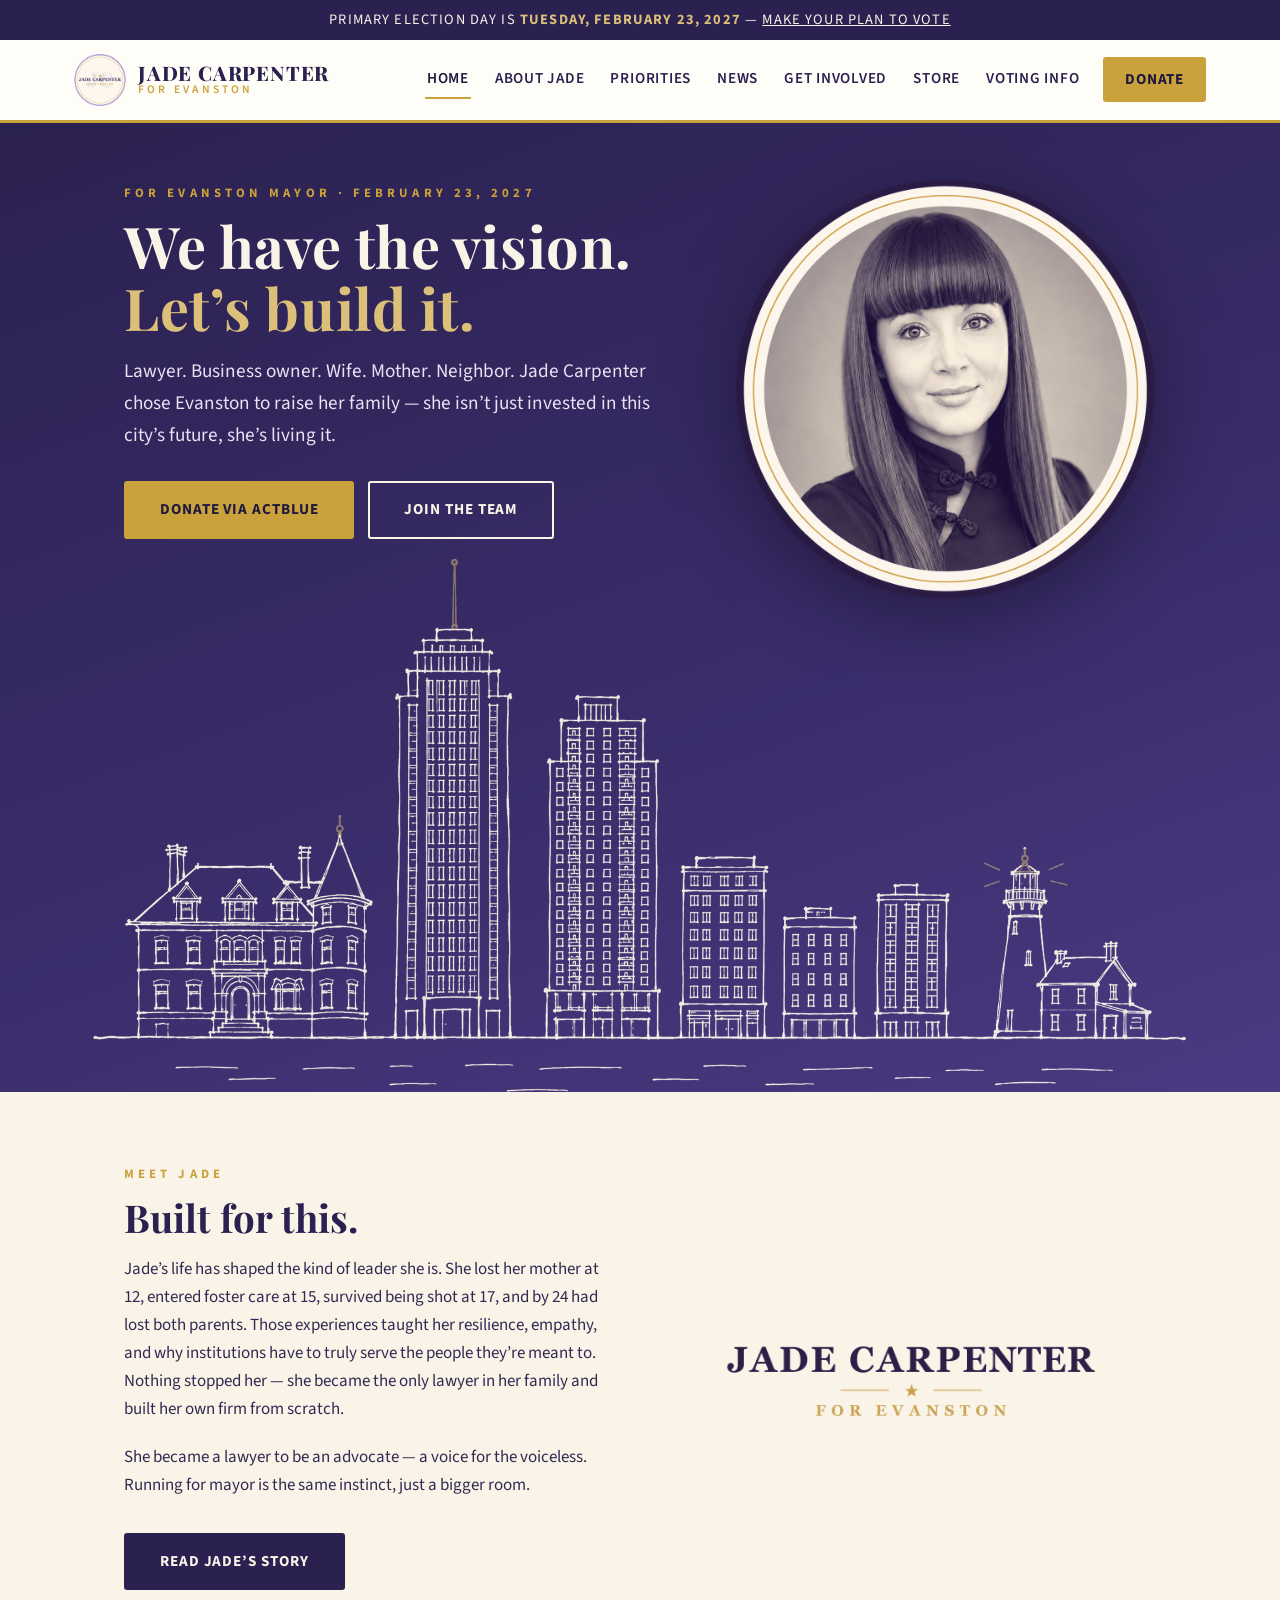
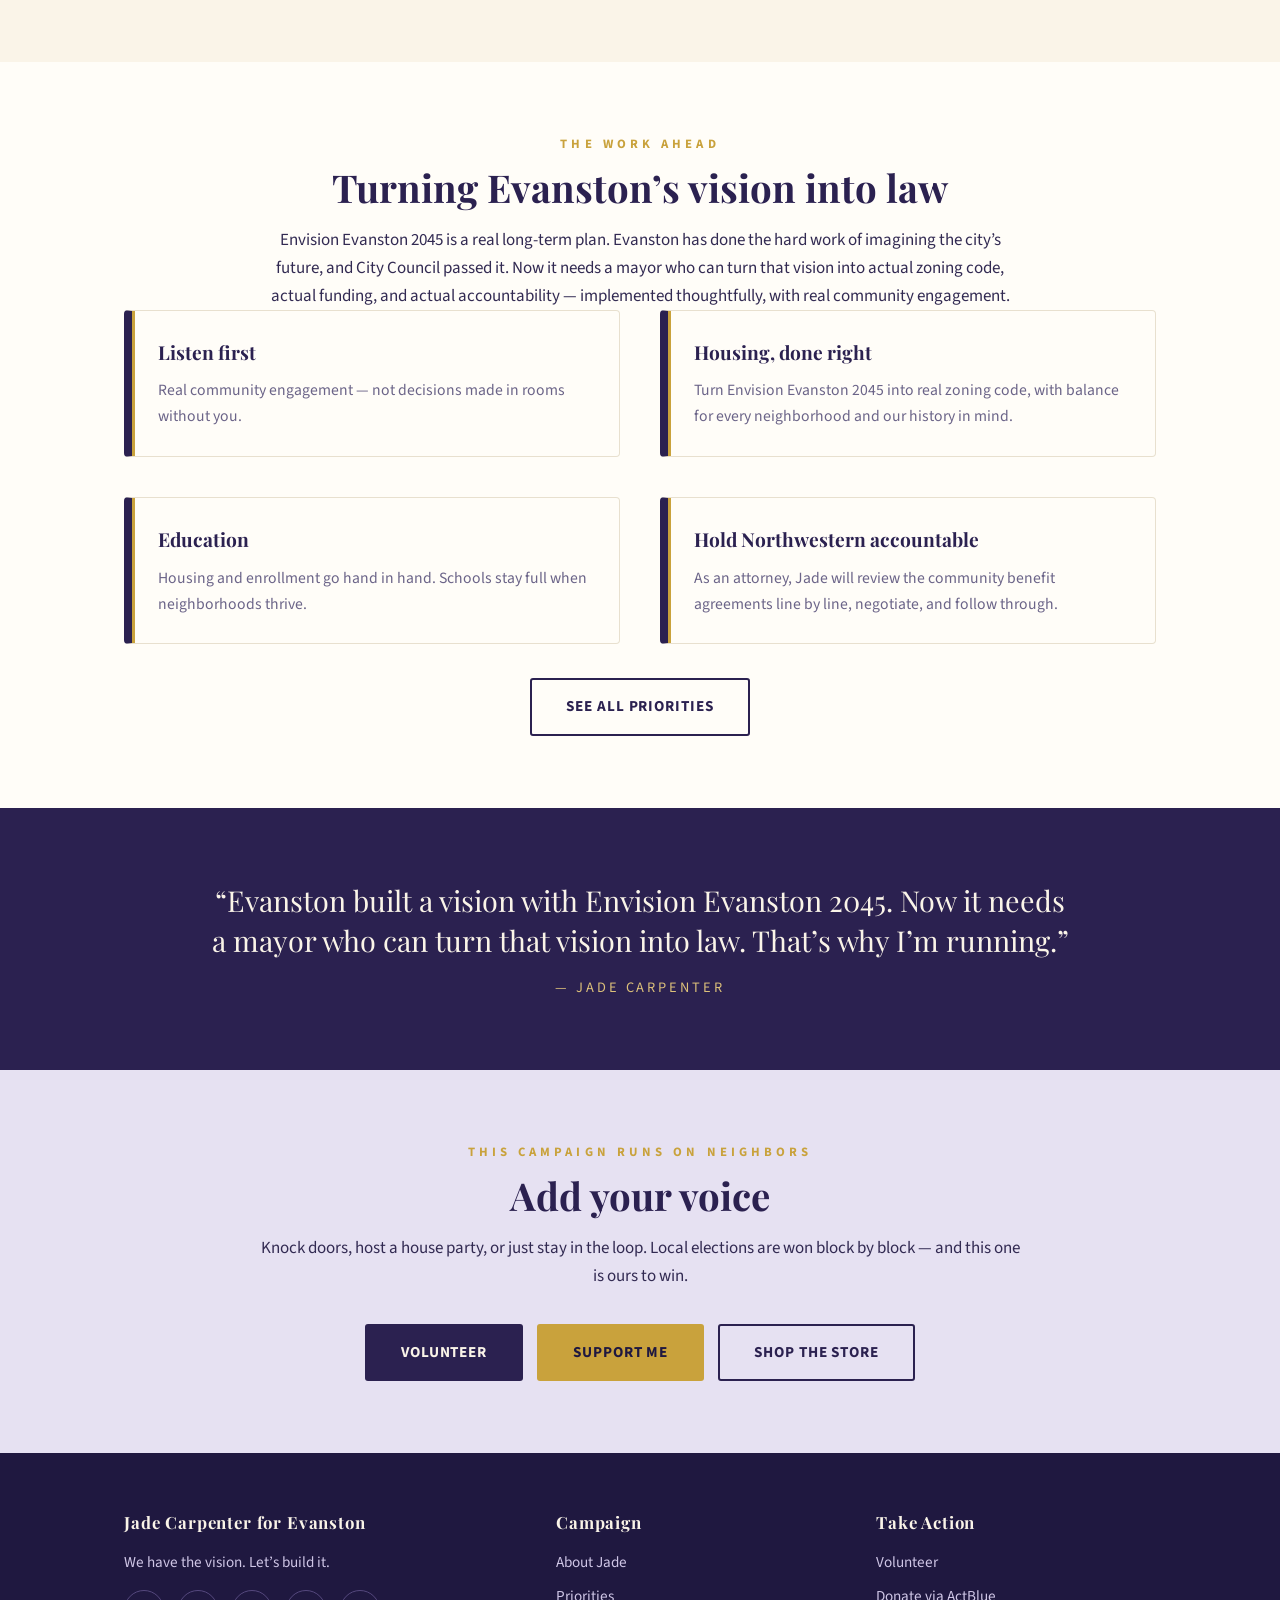
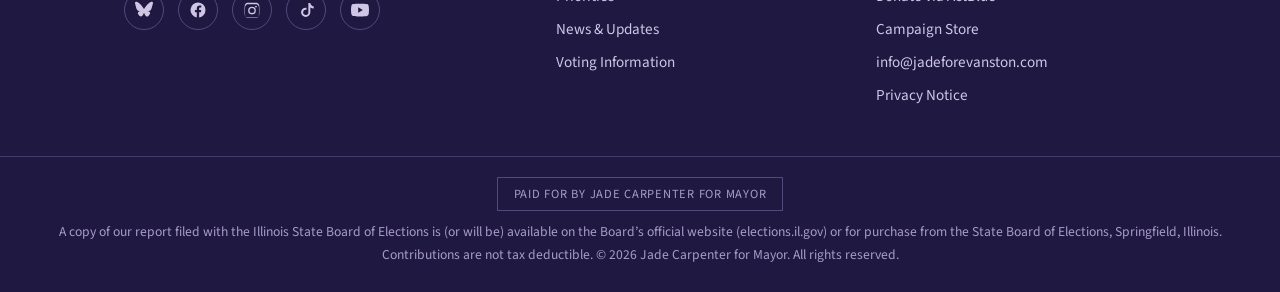
==== index.html @ b5d5512a "Home: match Meet Jade teaser to new About framing" ====
<!DOCTYPE html>
<html lang="en">
<head>
<meta charset="UTF-8">
<meta name="viewport" content="width=device-width, initial-scale=1.0">
<title>Jade Carpenter for Evanston Mayor | We have the vision. Let's build it.</title>
<meta name="description" content="Jade Carpenter is running for Mayor of Evanston. Lawyer, mother, neighbor. We have the vision. Let's build it. Election Day: February 23, 2027.">
<link rel="preconnect" href="https://fonts.googleapis.com">
<link href="https://fonts.googleapis.com/css2?family=Playfair+Display:wght@600;700;800&family=Source+Sans+3:wght@400;600;700&display=swap" rel="stylesheet">
<link rel="stylesheet" href="css/style.css">
<link rel="icon" type="image/png" href="assets/emblem-circle-v1.png">
  <link rel="canonical" href="https://jadeforevanston.com/">
  <link rel="icon" href="favicon.ico" sizes="any">
  <link rel="icon" href="assets/favicon-256.png" type="image/png">
  <meta property="og:type" content="website">
  <meta property="og:site_name" content="Jade Carpenter for Mayor">
  <meta property="og:title" content="Jade Carpenter for Mayor of Evanston | Jade Carpenter for Evanston">
  <meta property="og:description" content="We have the vision. Let’s build it. Jade Carpenter is running for Mayor of Evanston.">
  <meta property="og:url" content="https://jadeforevanston.com/">
  <meta property="og:image" content="https://jadeforevanston.com/assets/og-card-v3.png">
  <meta property="og:image:width" content="1200">
  <meta property="og:image:height" content="630">
  <meta name="twitter:card" content="summary_large_image">
  <meta name="twitter:title" content="Jade Carpenter for Mayor of Evanston | Jade Carpenter for Evanston">
  <meta name="twitter:description" content="We have the vision. Let’s build it. Jade Carpenter is running for Mayor of Evanston.">
  <meta name="twitter:image" content="https://jadeforevanston.com/assets/og-card-v3.png">
</head>
<body>

<div class="announce">Primary Election Day is <strong>Tuesday, February 23, 2027</strong> &mdash; <a href="vote.html" style="color:inherit">make your plan to vote</a></div>

<header class="site">
  <div class="navwrap">
    <a class="brand" href="index.html">
      <img src="assets/emblem-circle-v1.png" alt="Jade Carpenter for Evanston campaign emblem">
      <span class="brand-text">
        <span class="brand-name">Jade Carpenter</span>
        <span class="brand-sub">For Evanston</span>
      </span>
    </a>
    <nav class="main" aria-label="Main navigation">
      <a href="index.html" class="active">Home</a>
      <a href="about.html">About Jade</a>
      <a href="issues.html">Priorities</a>
      <a href="news.html">News</a>
      <a href="volunteer.html">Get Involved</a>
      <a href="store.html">Store</a>
      <a href="vote.html">Voting Info</a>
      <a class="donate" href="https://secure.actblue.com/donate/jade-carpenter-1" target="_blank" rel="noopener">Donate</a>
    </nav>
  </div>
</header>

<main>
  <!-- HERO -->
  <section class="hero">
    <div class="hero-inner">
      <div>
        <div class="kicker">For Evanston Mayor &middot; February 23, 2027</div>
        <h1>We have the vision.<br><span class="gold">Let&rsquo;s build it.</span></h1>
        <p class="lead">Lawyer. Business owner. Wife. Mother. Neighbor. Jade Carpenter chose Evanston to raise her family &mdash; she isn&rsquo;t just invested in this city&rsquo;s future, she&rsquo;s living it.</p>
        <div class="cta-row">
          <a class="btn btn-gold" href="https://secure.actblue.com/donate/jade-carpenter-1" target="_blank" rel="noopener">Donate via ActBlue</a>
          <a class="btn btn-outline" href="volunteer.html">Join the Team</a>
        </div>
      </div>
      <div class="hero-portrait">
        <img src="assets/portrait-medallion.png" alt="Portrait of Jade Carpenter, candidate for Mayor of Evanston">
      </div>
    </div>
    <img class="hero-skyline" src="assets/skyline-cream.png"
         alt="Hand-drawn illustration of the Evanston skyline and Grosse Point Lighthouse">
  </section>

  <!-- INTRO -->
  <section class="band cream">
    <div class="container grid-2">
      <div>
        <div class="kicker">Meet Jade</div>
        <h2 class="section-title">Built for this.</h2>
        <p>Jade&rsquo;s life has shaped the kind of leader she is. She lost her mother at 12, entered foster care at 15, survived being shot at 17, and by 24 had lost both parents. Those experiences taught her resilience, empathy, and why institutions have to truly serve the people they&rsquo;re meant to. Nothing stopped her &mdash; she became the only lawyer in her family and built her own firm from scratch.</p>
        <p class="mt-2">She became a lawyer to be an advocate &mdash; a voice for the voiceless. Running for mayor is the same instinct, just a bigger room.</p>
        <a class="btn btn-ink mt-3" href="about.html">Read Jade&rsquo;s Story</a>
      </div>
      <div>
        <img src="assets/banner1.png" alt="Jade Carpenter for Evanston wordmark" class="banner-flush">
      </div>
    </div>
  </section>

  <!-- PRIORITIES -->
  <section class="band white">
    <div class="container">
      <div class="center">
        <div class="kicker">The Work Ahead</div>
        <h2 class="section-title">Turning Evanston&rsquo;s vision into law</h2>
        <p class="narrow">Envision Evanston 2045 is a real long-term plan. Evanston has done the hard work of imagining the city&rsquo;s future, and City Council passed it. Now it needs a mayor who can turn that vision into actual zoning code, actual funding, and actual accountability &mdash; implemented thoughtfully, with real community engagement.</p>
      </div>
      <div class="grid-2">
        <div class="card">
          <h3>Listen first</h3>
          <p>Real community engagement &mdash; not decisions made in rooms without you.</p>
        </div>
        <div class="card">
          <h3>Housing, done right</h3>
          <p>Turn Envision Evanston 2045 into real zoning code, with balance for every neighborhood and our history in mind.</p>
        </div>
        <div class="card">
          <h3>Education</h3>
          <p>Housing and enrollment go hand in hand. Schools stay full when neighborhoods thrive.</p>
        </div>
        <div class="card">
          <h3>Hold Northwestern accountable</h3>
          <p>As an attorney, Jade will review the community benefit agreements line by line, negotiate, and follow through.</p>
        </div>
      </div>
      <div class="center mt-3"><a class="btn btn-outline-ink" href="issues.html">See All Priorities</a></div>
    </div>
  </section>

  <!-- QUOTE -->
  <section class="band ink">
    <div class="container">
      <blockquote class="pull">
        &ldquo;Evanston built a vision with Envision Evanston 2045. Now it needs a mayor who can turn that vision into law. That&rsquo;s why I&rsquo;m running.&rdquo;
        <cite>&mdash; Jade Carpenter</cite>
      </blockquote>
    </div>
  </section>

  <!-- GET INVOLVED -->
  <section class="band lavender">
    <div class="container center">
      <div class="kicker">This Campaign Runs on Neighbors</div>
      <h2 class="section-title">Add your voice</h2>
      <p class="narrow">Knock doors, host a house party, or just stay in the loop. Local elections are won block by block &mdash; and this one is ours to win.</p>
      <div class="cta-row mt-3" style="justify-content:center; display:flex; gap:14px; flex-wrap:wrap;">
        <a class="btn btn-ink" href="volunteer.html">Volunteer</a>
        <a class="btn btn-gold" href="https://secure.actblue.com/donate/jade-carpenter-1" target="_blank" rel="noopener">Support Me</a>
        <a class="btn btn-outline-ink" href="store.html">Shop the Store</a>
      </div>
    </div>
  </section>
</main>

<footer class="site">
  <div class="container cols">
    <div>
      <h4>Jade Carpenter for Evanston</h4>
      <p>We have the vision. Let&rsquo;s build it.</p>
      <div class="social-row">
        <a href="https://bsky.app/profile/jadeforevanston.bsky.social" aria-label="Bluesky" target="_blank" rel="noopener"><svg viewBox="0 0 24 24"><path d="M12 10.8c-1.1-2.2-4.1-6.3-6.9-8.3C2.4.6 1.4.9.7 1.2 0 1.6-.2 2.7.1 3.4c.2.7 1.4 6 2.3 7.7 1.1 2.2 3.2 2.9 5.2 2.7-3 .4-5.6 1.5-2.2 5.4 3.8 4 5.2-.9 6.6-3.5 1.4 2.6 2.9 7.6 6.5 3.5 3.5-3.9.9-5-2.1-5.4 2 .2 4.1-.5 5.2-2.7.9-1.7 2.1-7 2.3-7.7.3-.7.1-1.8-.6-2.2-.7-.3-1.7-.6-4.4 1.3-2.8 2-5.8 6.1-6.9 8.3z"/></svg></a>
        <a href="https://www.facebook.com/JadeForEvanston" aria-label="Facebook" target="_blank" rel="noopener"><svg viewBox="0 0 24 24"><path d="M22 12a10 10 0 1 0-11.6 9.9v-7H7.9V12h2.5V9.8c0-2.5 1.5-3.9 3.8-3.9 1.1 0 2.2.2 2.2.2v2.5h-1.3c-1.2 0-1.6.8-1.6 1.6V12h2.8l-.4 2.9h-2.4v7A10 10 0 0 0 22 12z"/></svg></a>
        <a href="https://www.instagram.com/jadeforevanston" aria-label="Instagram" target="_blank" rel="noopener"><svg viewBox="0 0 24 24"><path d="M12 2.2c3.2 0 3.6 0 4.8.1 1.2.1 1.9.2 2.3.4.6.2 1 .5 1.4.9.4.4.7.8.9 1.4.2.4.4 1.1.4 2.3.1 1.3.1 1.6.1 4.8s0 3.6-.1 4.8c-.1 1.2-.2 1.9-.4 2.3-.2.6-.5 1-.9 1.4-.4.4-.8.7-1.4.9-.4.2-1.1.4-2.3.4-1.3.1-1.6.1-4.8.1s-3.6 0-4.8-.1c-1.2-.1-1.9-.2-2.3-.4-.6-.2-1-.5-1.4-.9-.4-.4-.7-.8-.9-1.4-.2-.4-.4-1.1-.4-2.3-.1-1.3-.1-1.6-.1-4.8s0-3.6.1-4.8c.1-1.2.2-1.9.4-2.3.2-.6.5-1 .9-1.4.4-.4.8-.7 1.4-.9.4-.2 1.1-.4 2.3-.4 1.3-.1 1.6-.1 4.8-.1zm0 2c-3.1 0-3.5 0-4.7.1-1.1.1-1.7.2-2.1.4-.5.2-.9.4-1.2.8-.4.4-.6.7-.8 1.2-.2.4-.3 1-.4 2.1-.1 1.2-.1 1.6-.1 4.7s0 3.5.1 4.7c.1 1.1.2 1.7.4 2.1.2.5.4.9.8 1.2.4.4.7.6 1.2.8.4.2 1 .3 2.1.4 1.2.1 1.6.1 4.7.1s3.5 0 4.7-.1c1.1-.1 1.7-.2 2.1-.4.5-.2.9-.4 1.2-.8.4-.4.6-.7.8-1.2.2-.4.3-1 .4-2.1.1-1.2.1-1.6.1-4.7s0-3.5-.1-4.7c-.1-1.1-.2-1.7-.4-2.1-.2-.5-.4-.9-.8-1.2-.4-.4-.7-.6-1.2-.8-.4-.2-1-.3-2.1-.4-1.2-.1-1.6-.1-4.7-.1zm0 3.4a5.1 5.1 0 1 1 0 10.3 5.1 5.1 0 0 1 0-10.3zm0 8.5a3.3 3.3 0 1 0 0-6.7 3.3 3.3 0 0 0 0 6.7zm6.5-8.7a1.2 1.2 0 1 1-2.4 0 1.2 1.2 0 0 1 2.4 0z"/></svg></a>
        <a href="https://www.tiktok.com/@jadeforevanston" aria-label="TikTok" target="_blank" rel="noopener"><svg viewBox="0 0 24 24"><path d="M16.6 2h3.1c.2 1.2.8 2.9 2.2 4 .9.8 2 1.3 3.1 1.5v3.2c-1.9-.1-3.7-.7-5.3-1.8v7.6a7.2 7.2 0 1 1-7.2-7.2c.4 0 .8 0 1.2.1v3.3a4 4 0 1 0 2.9 3.8V2z" transform="scale(0.86) translate(1,1)"/></svg></a>
        <a href="https://www.youtube.com/@jadeforevanston" aria-label="YouTube" target="_blank" rel="noopener"><svg viewBox="0 0 24 24"><path d="M23.5 6.2a3 3 0 0 0-2.1-2.1C19.5 3.5 12 3.5 12 3.5s-7.5 0-9.4.6A3 3 0 0 0 .5 6.2 31.3 31.3 0 0 0 0 12c0 2 .2 3.9.5 5.8a3 3 0 0 0 2.1 2.1c1.9.6 9.4.6 9.4.6s7.5 0 9.4-.6a3 3 0 0 0 2.1-2.1c.3-1.9.5-3.8.5-5.8 0-2-.2-3.9-.5-5.8zM9.6 15.6V8.4L15.8 12l-6.2 3.6z"/></svg></a>
      </div>
    </div>
    <div>
      <h4>Campaign</h4>
      <ul>
        <li><a href="about.html">About Jade</a></li>
        <li><a href="issues.html">Priorities</a></li>
        <li><a href="news.html">News &amp; Updates</a></li>
        <li><a href="vote.html">Voting Information</a></li>
      </ul>
    </div>
    <div>
      <h4>Take Action</h4>
      <ul>
        <li><a href="volunteer.html">Volunteer</a></li>
        <li><a href="https://secure.actblue.com/donate/jade-carpenter-1" target="_blank" rel="noopener">Donate via ActBlue</a></li>
        <li><a href="store.html">Campaign Store</a></li>
        <li><a href="mailto:info@jadeforevanston.com">info@jadeforevanston.com</a></li>
        <li><a href="privacy.html">Privacy Notice</a></li>
      </ul>
    </div>
  </div>
  <div class="disclaimer">
    <span class="paidfor">Paid for by Jade Carpenter for Mayor</span><br>
    A copy of our report filed with the Illinois State Board of Elections is (or will be) available on the Board&rsquo;s official website (elections.il.gov) or for purchase from the State Board of Elections, Springfield, Illinois.<br>
    Contributions are not tax deductible. &copy; 2026 Jade Carpenter for Mayor. All rights reserved.
  </div>
</footer>

</body>
</html>
---- css/style.css ----
/* ============================================================
   Jade Carpenter for Evanston — Campaign Site Stylesheet
   Palette drawn from campaign brand assets:
   plum/navy ink, antique gold, warm cream, soft lavender
   ============================================================ */

:root {
  --ink: #2b2150;          /* deep plum-navy (wordmark) */
  --ink-dark: #1f1840;
  --gold: #c9a23c;         /* antique gold (star + rules) */
  --gold-soft: #dcc07a;
  --cream: #faf4e8;        /* warm cream (emblem field) */
  --paper: #f6f2ea;        /* page background */
  --lavender: #a99bd1;     /* emblem ring */
  --lavender-soft: #e6e1f2;
  --white: #fffdf8;
  --text: #322a52;
  --muted: #6b6488;
  --serif: "Playfair Display", Georgia, "Times New Roman", serif;
  --sans: "Source Sans 3", "Segoe UI", Helvetica, Arial, sans-serif;
}

* { margin: 0; padding: 0; box-sizing: border-box; }

html { scroll-behavior: smooth; }

body {
  font-family: var(--sans);
  color: var(--text);
  background: var(--paper);
  line-height: 1.65;
  font-size: 17px;
}

img { max-width: 100%; display: block; }

a { color: var(--ink); }

.container { max-width: 1080px; margin: 0 auto; padding: 0 24px; }

/* ---------- Announcement bar ---------- */
.announce {
  background: var(--ink);
  color: var(--cream);
  text-align: center;
  font-size: 0.9rem;
  letter-spacing: 0.08em;
  padding: 8px 16px;
  text-transform: uppercase;
}
.announce strong { color: var(--gold-soft); }

/* ---------- Header / nav ---------- */
header.site {
  background: var(--white);
  border-bottom: 3px solid var(--gold);
  position: sticky;
  top: 0;
  z-index: 50;
}
.navwrap {
  display: flex;
  align-items: center;
  justify-content: space-between;
  gap: 16px;
  padding: 14px 24px;
  max-width: 1180px;
  margin: 0 auto;
}
.brand { display: flex; align-items: center; gap: 12px; text-decoration: none; }
.brand img { height: 52px; width: auto; }
.brand .brand-text { display: flex; flex-direction: column; line-height: 1.1; }
.brand .brand-name {
  font-family: var(--serif);
  font-weight: 800;
  font-size: 1.25rem;
  letter-spacing: 0.04em;
  color: var(--ink);
  text-transform: uppercase;
}
.brand .brand-sub {
  font-size: 0.72rem;
  letter-spacing: 0.28em;
  color: var(--gold);
  text-transform: uppercase;
  font-weight: 600;
}
nav.main { display: flex; align-items: center; gap: 22px; flex-wrap: wrap; }
nav.main a {
  text-decoration: none;
  color: var(--ink);
  font-weight: 600;
  font-size: 0.95rem;
  letter-spacing: 0.05em;
  text-transform: uppercase;
  padding: 6px 2px;
  border-bottom: 2px solid transparent;
}
nav.main a:hover { border-bottom-color: var(--gold); }
nav.main a.active { border-bottom-color: var(--gold); color: var(--ink-dark); }
nav.main a.donate {
  background: var(--gold);
  color: var(--ink-dark);
  padding: 10px 22px;
  border-radius: 3px;
  border-bottom: none;
  font-weight: 700;
}
nav.main a.donate:hover { background: var(--gold-soft); }

/* ---------- Buttons ---------- */
.btn {
  display: inline-block;
  text-decoration: none;
  font-weight: 700;
  letter-spacing: 0.06em;
  text-transform: uppercase;
  font-size: 0.95rem;
  padding: 14px 34px;
  border-radius: 3px;
  border: 2px solid transparent;
  cursor: pointer;
}
.btn-gold { background: var(--gold); color: var(--ink-dark); }
.btn-gold:hover { background: var(--gold-soft); }
.btn-ink { background: var(--ink); color: var(--cream); }
.btn-ink:hover { background: var(--ink-dark); }
.btn-outline { border-color: var(--cream); color: var(--cream); background: transparent; }
.btn-outline:hover { background: rgba(255,255,255,0.12); }
.btn-outline-ink { border-color: var(--ink); color: var(--ink); background: transparent; }
.btn-outline-ink:hover { background: var(--lavender-soft); }

/* ---------- Hero ---------- */
.hero {
  background: linear-gradient(160deg, var(--ink) 0%, #3a2d6b 60%, #4a3a82 100%);
  color: var(--cream);
  overflow: hidden;
  position: relative;
}
.hero-inner {
  display: grid;
  grid-template-columns: 1.15fr 0.85fr;
  gap: 40px;
  align-items: center;
  max-width: 1080px;
  margin: 0 auto;
  padding: 72px 24px 0;
}
.hero h1 {
  font-family: var(--serif);
  font-size: clamp(2.4rem, 5vw, 3.6rem);
  line-height: 1.08;
  letter-spacing: 0.01em;
  margin-bottom: 18px;
}
.hero h1 .gold { color: var(--gold-soft); }
.hero p.lead { font-size: 1.2rem; max-width: 34em; color: #e9e2f4; margin-bottom: 30px; }
.hero .cta-row { display: flex; gap: 14px; flex-wrap: wrap; margin-bottom: 48px; }
.hero-portrait { position: relative; padding: 40px 0 0; }
.hero-portrait img {
  border-radius: 6px 6px 0 0;
  box-shadow: 0 18px 50px rgba(0,0,0,0.35);
}
.star-rule {
  display: flex; align-items: center; gap: 14px;
  color: var(--gold); margin: 18px 0;
}
.star-rule::before, .star-rule::after {
  content: ""; height: 1px; width: 64px; background: var(--gold);
}
.hero .skyline { display: block; width: 100%; margin-top: -4px; }

/* ---------- Hero skyline + medallion portrait ---------- */
/* The sketch skyline is 2.03:1; a hero strip is ~12:1. It cannot span full width
   without being 700px tall and landing on the headline. Capped at 1100px and
   tucked behind the portrait.

   Two constraints, both found by rendering and measuring -- not by eye:
     1. The tower spire must clear the "Join the Team" button. That button is
        TRANSPARENT (.btn-outline), so the mast shows straight through it.
        Spire sits at 33.1% of the skyline's width.
     2. .hero has overflow:hidden -- the skyline must not extend past the hero,
        or its ground line and water get silently clipped.
   Re-run outputs/verify_hero.py after changing any of these numbers. */
.hero { padding-bottom: 0; }
.hero-inner { padding-top: 48px; padding-bottom: 0; position: relative; z-index: 1; }
.hero-portrait { padding-top: 8px; }
.hero-portrait img {
  max-width: 420px;
  margin: 0 auto;
  border-radius: 0;
  box-shadow: none;
  filter: drop-shadow(0 18px 40px rgba(0, 0, 0, 0.35));
}
.hero .hero-skyline {
  display: block;
  width: 100%;
  max-width: 1100px;
  height: auto;
  margin: -40px auto 0;
  position: relative;
  z-index: 0;
}


/* ---------- Sections ---------- */
section.band { padding: 72px 0; }
section.band.cream { background: var(--cream); }
section.band.white { background: var(--white); }
section.band.lavender { background: var(--lavender-soft); }
section.band.ink { background: var(--ink); color: var(--cream); }

.kicker {
  font-size: 0.8rem;
  letter-spacing: 0.32em;
  text-transform: uppercase;
  color: var(--gold);
  font-weight: 700;
  margin-bottom: 10px;
}
h2.section-title {
  font-family: var(--serif);
  font-size: clamp(1.7rem, 3.4vw, 2.4rem);
  color: var(--ink);
  margin-bottom: 16px;
  line-height: 1.15;
}
section.band.ink h2.section-title { color: var(--cream); }

.grid-3 { display: grid; grid-template-columns: repeat(3, 1fr); gap: 26px; margin-top: 36px; }
.grid-2 { display: grid; grid-template-columns: 1fr 1fr; gap: 40px; align-items: center; }

/* ---------- Brand edge ----------
   Mirrors the door card's left brand bar (lit/door-card-6x8-*.svg):
   ink #2b2150 outermost, gold #c9a23c inside it. The card is 26+10px
   at 300 DPI (2.6:1); scaled to 8px ink + 3px gold on screen.
   The gold band is an inset shadow because a border can only be one
   color — it paints from the inner border edge, i.e. x=8..11.
   Do not raise --edge-gold past --edge-ink; the ink must stay outermost. */
:root {
  --edge-ink: 8px;
  --edge-gold: 3px;
}
.card {
  background: var(--white);
  border: 1px solid #e8e0cf;
  border-radius: 4px;
  padding: 26px;
  border-left: var(--edge-ink) solid var(--ink);
  box-shadow: inset var(--edge-gold) 0 0 0 var(--gold);
}
.card h3 { font-family: var(--serif); color: var(--ink); font-size: 1.2rem; margin-bottom: 10px; }
.card p { font-size: 0.98rem; color: var(--muted); }

/* ---------- Issues list ---------- */
.issue {
  background: var(--white);
  border: 1px solid #e8e0cf;
  border-radius: 4px;
  padding: 26px 30px;
  margin-bottom: 18px;
  border-left: var(--edge-ink) solid var(--ink);
  box-shadow: inset var(--edge-gold) 0 0 0 var(--gold);
}
.issue h3 { font-family: var(--serif); color: var(--ink); font-size: 1.3rem; margin-bottom: 8px; }

/* ---------- News ---------- */
.news-item {
  background: var(--white);
  border: 1px solid #e8e0cf;
  border-radius: 4px;
  padding: 30px;
  margin-bottom: 22px;
  border-left: var(--edge-ink) solid var(--ink);
  box-shadow: inset var(--edge-gold) 0 0 0 var(--gold);
}
.news-item .date {
  font-size: 0.85rem; text-transform: uppercase; letter-spacing: 0.14em;
  color: var(--gold); font-weight: 700; margin-bottom: 6px;
}
.news-item h3 { font-family: var(--serif); color: var(--ink); font-size: 1.4rem; margin-bottom: 10px; }
.news-item .tag {
  display: inline-block; background: var(--lavender-soft); color: var(--ink);
  font-size: 0.75rem; font-weight: 700; letter-spacing: 0.1em; text-transform: uppercase;
  padding: 3px 10px; border-radius: 20px; margin-bottom: 12px;
}

/* ---------- Forms ---------- */
form.campaign {
  background: var(--white);
  border: 1px solid #e8e0cf;
  border-radius: 4px;
  padding: 34px;
  border-left: var(--edge-ink) solid var(--ink);
  box-shadow: inset var(--edge-gold) 0 0 0 var(--gold);
}
form.campaign .row { display: grid; grid-template-columns: 1fr 1fr; gap: 16px; }
form.campaign label {
  display: block; font-weight: 700; font-size: 0.85rem;
  text-transform: uppercase; letter-spacing: 0.08em;
  color: var(--ink); margin: 16px 0 6px;
}
form.campaign input[type="text"],
form.campaign input[type="email"],
form.campaign input[type="tel"],
form.campaign select,
form.campaign textarea {
  width: 100%; padding: 12px 14px;
  border: 1px solid #cfc7b4; border-radius: 3px;
  font-family: var(--sans); font-size: 1rem;
  background: var(--paper); color: var(--text);
}
form.campaign input:focus, form.campaign select:focus, form.campaign textarea:focus {
  outline: 2px solid var(--lavender); border-color: var(--lavender);
}
.checks { display: grid; grid-template-columns: 1fr 1fr; gap: 10px; margin-top: 8px; }
.checks label {
  display: flex; align-items: center; gap: 10px;
  font-weight: 500; text-transform: none; letter-spacing: 0;
  font-size: 0.98rem; margin: 0; color: var(--text);
}
form.campaign button { margin-top: 26px; }
.form-note { font-size: 0.85rem; color: var(--muted); margin-top: 14px; }

/* ---------- Store ---------- */
.product {
  background: var(--white);
  border: 1px solid #e8e0cf;
  border-radius: 4px;
  overflow: hidden;
  text-align: center;
  display: flex; flex-direction: column;
}
.product .thumb {
  background: var(--cream);
  display: flex; align-items: center; justify-content: center;
  height: 210px;
}
.product .thumb img { max-height: 160px; width: auto; }
.product .info { padding: 20px 20px 26px; flex: 1; display: flex; flex-direction: column; gap: 8px; }
.product h3 { font-family: var(--serif); color: var(--ink); font-size: 1.15rem; }
.product .price { color: var(--gold); font-weight: 700; font-size: 1.1rem; }
.product .btn { margin-top: auto; }

/* ---------- Vote info ---------- */
.vote-fact {
  display: flex; gap: 18px; align-items: flex-start;
  background: var(--white); border: 1px solid #e8e0cf;
  border-radius: 4px; padding: 22px 26px; margin-bottom: 16px;
}
.vote-fact .num {
  font-family: var(--serif); font-size: 1.6rem; font-weight: 800;
  color: var(--gold); line-height: 1; min-width: 44px;
}

/* ---------- Quote ---------- */
blockquote.pull {
  font-family: var(--serif);
  font-size: clamp(1.3rem, 2.6vw, 1.8rem);
  line-height: 1.4;
  color: var(--cream);
  max-width: 30em;
  margin: 0 auto;
  text-align: center;
}
blockquote.pull cite {
  display: block; font-family: var(--sans); font-style: normal;
  font-size: 0.9rem; letter-spacing: 0.2em; text-transform: uppercase;
  color: var(--gold-soft); margin-top: 18px;
}

/* ---------- Footer ---------- */
footer.site {
  background: var(--ink-dark);
  color: #cfc6e6;
  padding: 56px 0 0;
  font-size: 0.95rem;
}
footer.site .cols {
  display: grid; grid-template-columns: 1.4fr 1fr 1fr; gap: 40px;
  padding-bottom: 40px;
}
footer.site h4 {
  font-family: var(--serif); color: var(--cream);
  font-size: 1.05rem; margin-bottom: 14px; letter-spacing: 0.05em;
}
footer.site a { color: #cfc6e6; text-decoration: none; }
footer.site a:hover { color: var(--gold-soft); }
footer.site ul { list-style: none; }
footer.site li { margin-bottom: 8px; }
.social-row { display: flex; gap: 14px; margin-top: 14px; flex-wrap: wrap; }
.social-row a {
  display: inline-flex; align-items: center; justify-content: center;
  width: 40px; height: 40px; border: 1px solid #55487e; border-radius: 50%;
}
.social-row a:hover { border-color: var(--gold); }
.social-row svg { width: 18px; height: 18px; fill: #cfc6e6; }
.social-row a:hover svg { fill: var(--gold-soft); }

.disclaimer {
  border-top: 1px solid #453a6b;
  text-align: center;
  padding: 20px 24px 26px;
  font-size: 0.85rem;
  color: #a79cc7;
}
.disclaimer .paidfor {
  display: inline-block;
  border: 1px solid #55487e;
  padding: 6px 16px;
  letter-spacing: 0.06em;
  text-transform: uppercase;
  font-size: 0.78rem;
  margin-bottom: 10px;
}

/* ---------- Page hero (interior pages) ---------- */
.page-hero {
  background: linear-gradient(160deg, var(--ink) 0%, #3a2d6b 100%);
  color: var(--cream);
  padding: 60px 0 54px;
  text-align: center;
}
.page-hero h1 { font-family: var(--serif); font-size: clamp(2rem, 4.5vw, 3rem); }
.page-hero p { color: #d9d1ec; max-width: 44em; margin: 12px auto 0; }

/* ---------- Utility ---------- */
.center { text-align: center; }
.mt-2 { margin-top: 20px; }
.mt-3 { margin-top: 34px; }
.narrow { max-width: 760px; margin-left: auto; margin-right: auto; }

/* ---------- Responsive ---------- */
@media (max-width: 860px) {
  .hero-inner { grid-template-columns: 1fr; padding-top: 48px; }
  .hero-portrait { max-width: 340px; margin: 0 auto; }
  .hero .hero-skyline { max-width: 100%; margin-top: -16px; }
  .hero-portrait img { max-width: 300px; }

  .grid-3 { grid-template-columns: 1fr; }
  .grid-2 { grid-template-columns: 1fr; }
  footer.site .cols { grid-template-columns: 1fr; }
  form.campaign .row { grid-template-columns: 1fr; }
  .checks { grid-template-columns: 1fr; }
  .navwrap { flex-direction: column; }
}


/* ---- forms ---- */
.hp { position:absolute; left:-9999px; width:1px; height:1px; overflow:hidden; }
.form-status { margin-top:10px; font-size:.92rem; }
.form-status[data-kind="ok"]   { color:#1f6b3a; font-weight:600; }
.form-status[data-kind="warn"] { color:#8a5a12; font-weight:600; }

/* ---- coming soon (v2: text is real text, not baked into a raster) ---- */
.coming-soon { background: var(--cream); padding-top: 56px; text-align: center; }
.coming-soon .cs-title {
  font-family: var(--serif);
  font-size: clamp(2.4rem, 5.2vw, 4.4rem);
  line-height: 1.05;
  color: var(--ink-dark);
  margin: 0 auto 22px;
}
.coming-soon .cs-title::after {
  content: ""; display: block; width: 240px; height: 3px;
  background: var(--lavender); margin: 22px auto 0;
}
.coming-soon img {
  display: block; width: 100%;
  max-width: 1691px;          /* never upscale past the source resolution */
  height: auto; margin: 0 auto;
}

/* banner sits flush on cream; the PNG background is now #faf4e8.
   width:100% preserves the footprint the old padded/bordered box occupied. */
/* Poster art on About: its background is already snapped to --cream, so it must
   sit flush on the cream band. A radius + drop shadow turned it into a floating
   card with a visible edge -- exactly what we removed from the home banner. */
.poster-flush { display:block; width:100%; height:auto; border:0; border-radius:0; box-shadow:none; background:none; }
.banner-flush { display:block; width:100%; height:auto; border:0; background:none; padding:0; }
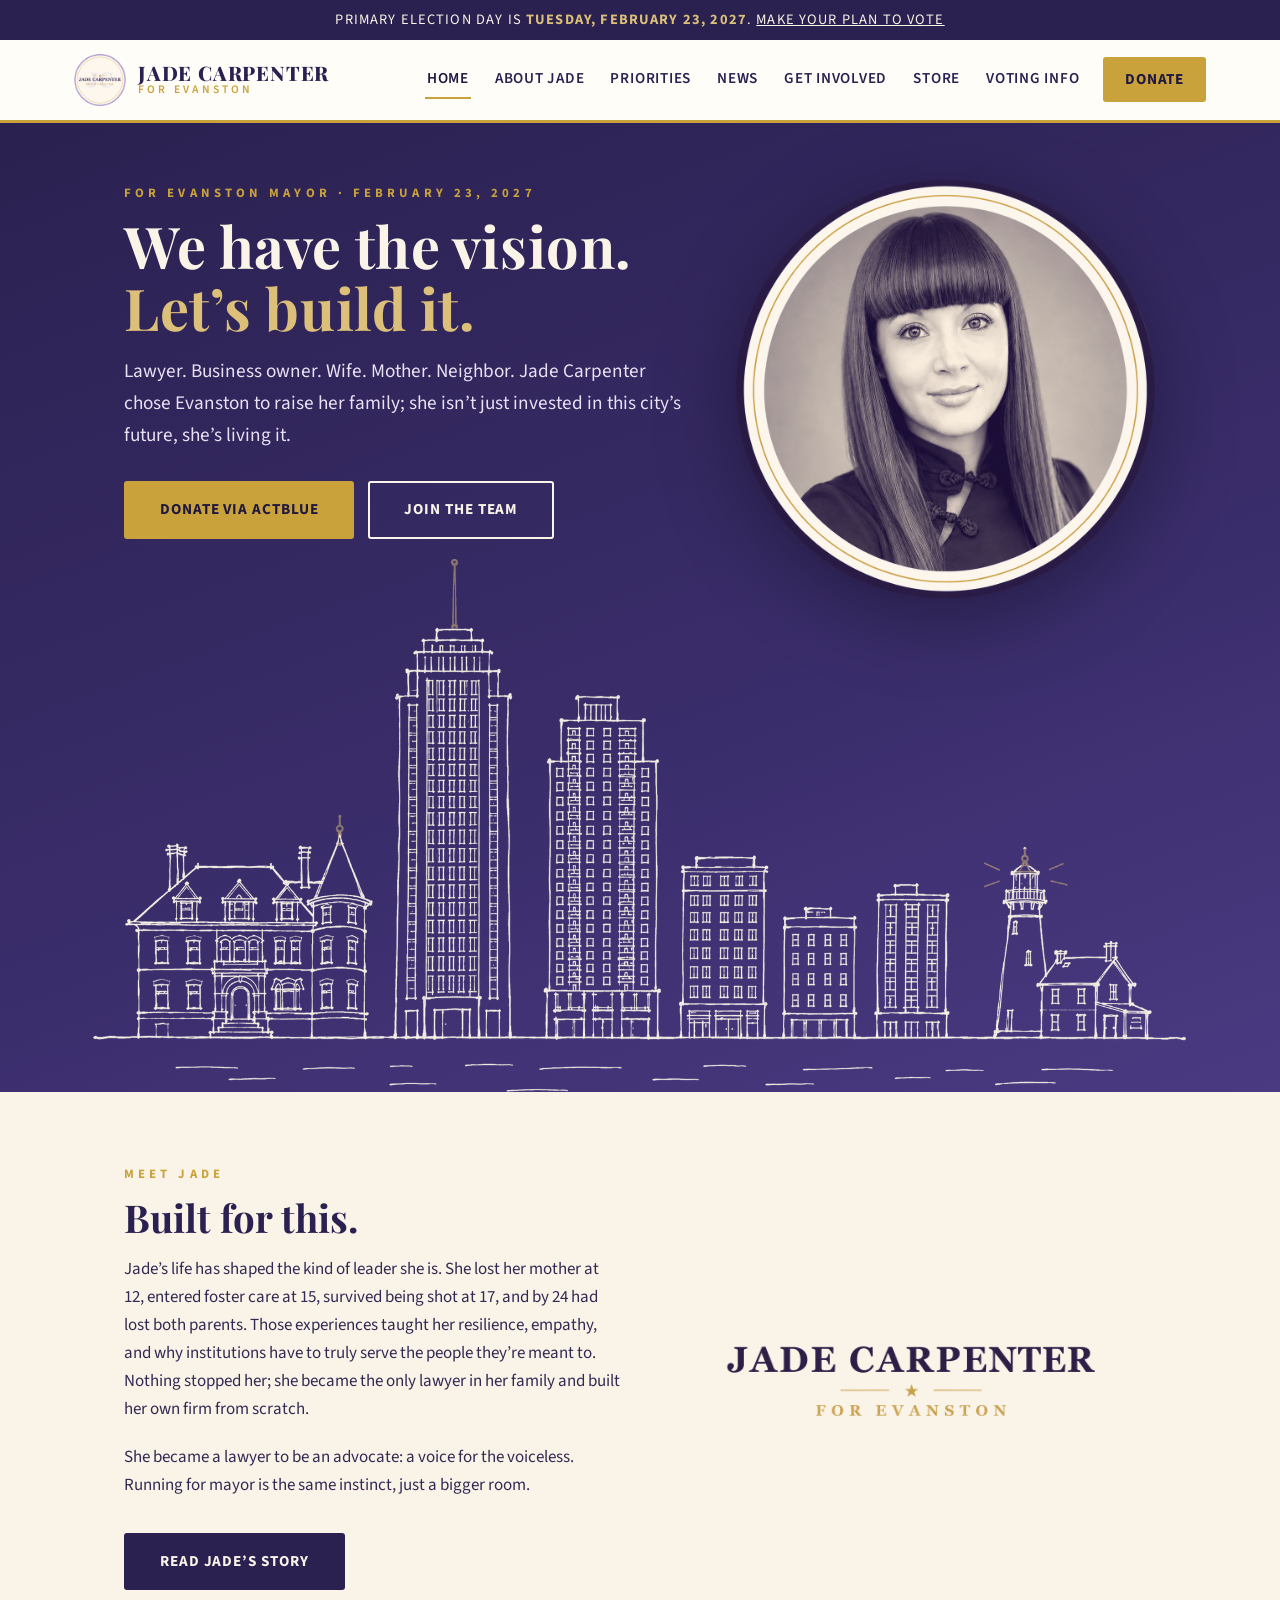
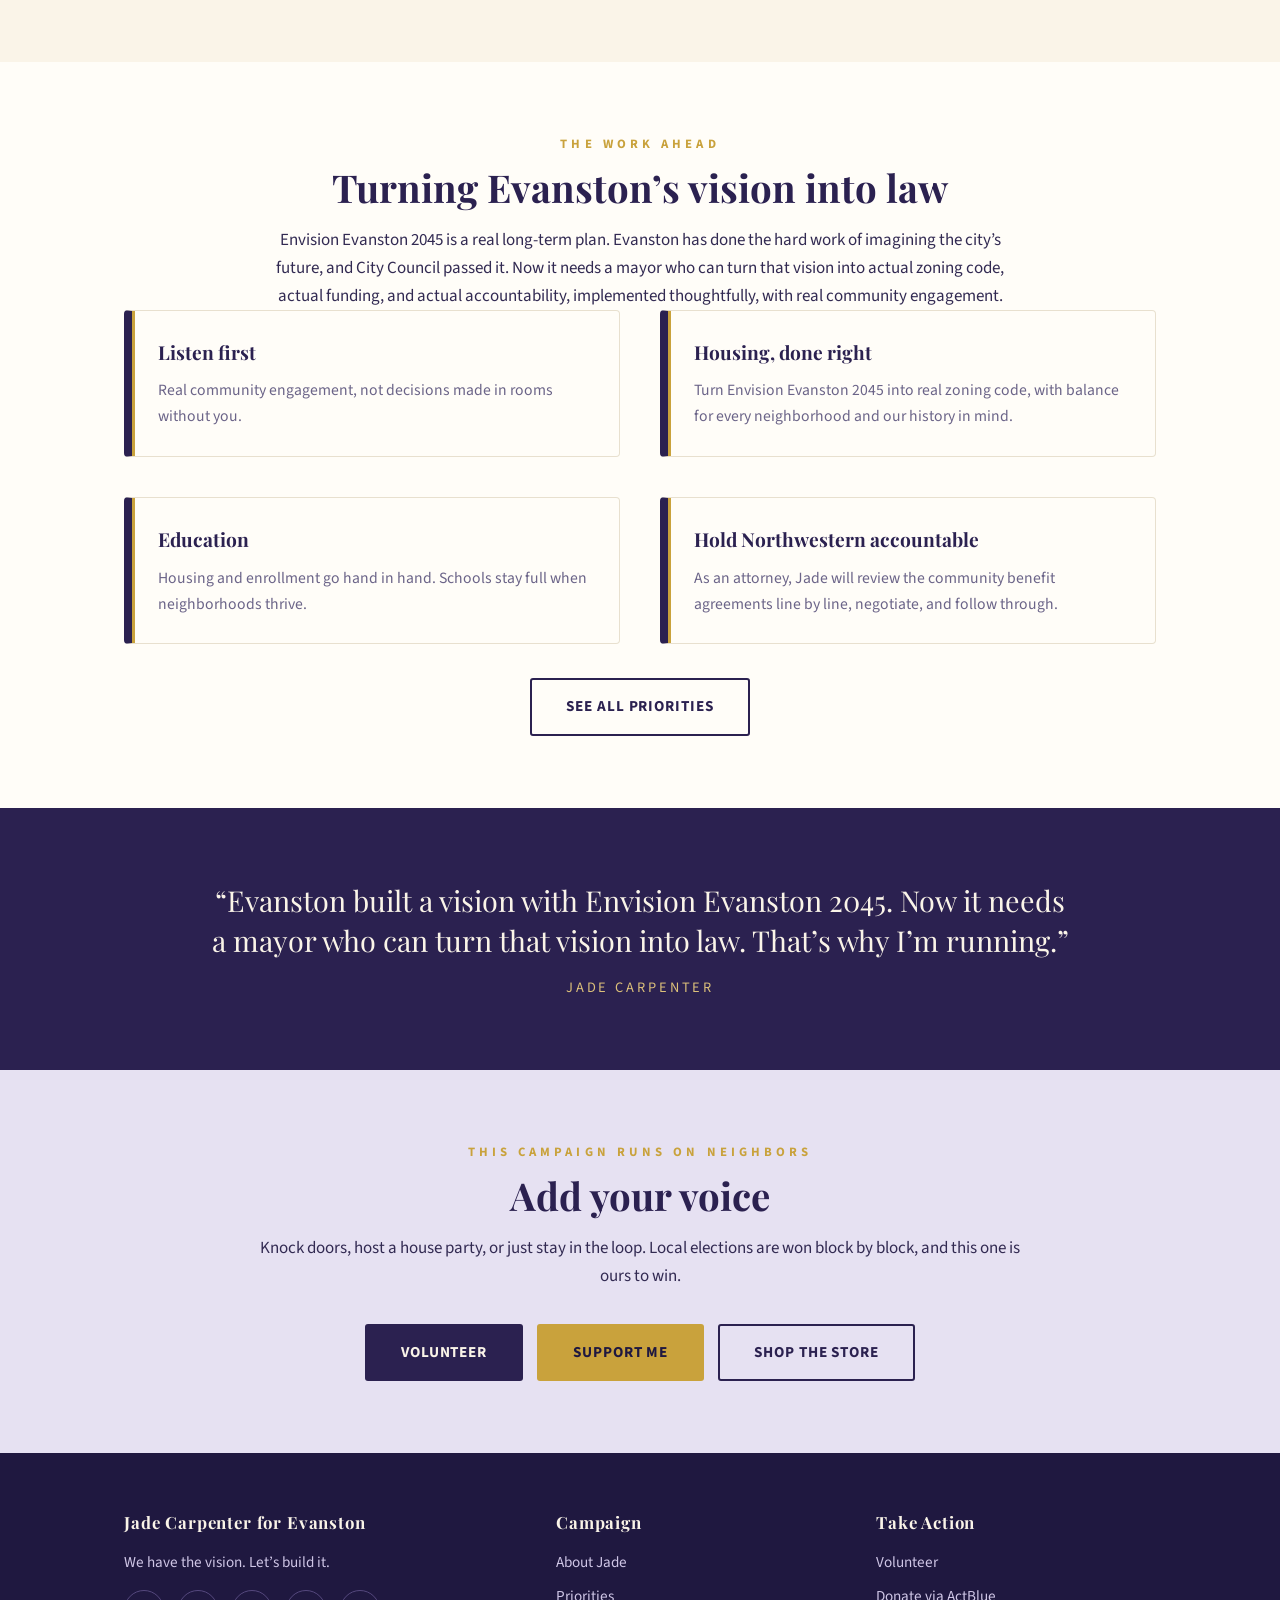
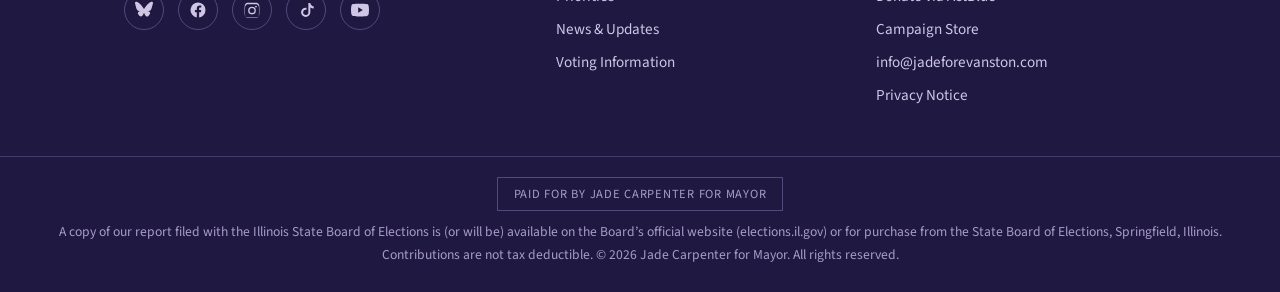
==== commit 056709ff: "Remove em dashes from site copy (HTML pages)" ====
--- a/index.html
+++ b/index.html
@@ -27,7 +27,7 @@
 </head>
 <body>
 
-<div class="announce">Primary Election Day is <strong>Tuesday, February 23, 2027</strong> &mdash; <a href="vote.html" style="color:inherit">make your plan to vote</a></div>
+<div class="announce">Primary Election Day is <strong>Tuesday, February 23, 2027</strong>. <a href="vote.html" style="color:inherit">Make your plan to vote</a></div>
 
 <header class="site">
   <div class="navwrap">
@@ -58,7 +58,7 @@
       <div>
         <div class="kicker">For Evanston Mayor &middot; February 23, 2027</div>
         <h1>We have the vision.<br><span class="gold">Let&rsquo;s build it.</span></h1>
-        <p class="lead">Lawyer. Business owner. Wife. Mother. Neighbor. Jade Carpenter chose Evanston to raise her family &mdash; she isn&rsquo;t just invested in this city&rsquo;s future, she&rsquo;s living it.</p>
+        <p class="lead">Lawyer. Business owner. Wife. Mother. Neighbor. Jade Carpenter chose Evanston to raise her family; she isn&rsquo;t just invested in this city&rsquo;s future, she&rsquo;s living it.</p>
         <div class="cta-row">
           <a class="btn btn-gold" href="https://secure.actblue.com/donate/jade-carpenter-1" target="_blank" rel="noopener">Donate via ActBlue</a>
           <a class="btn btn-outline" href="volunteer.html">Join the Team</a>
@@ -78,8 +78,8 @@
       <div>
         <div class="kicker">Meet Jade</div>
         <h2 class="section-title">Built for this.</h2>
-        <p>Jade&rsquo;s life has shaped the kind of leader she is. She lost her mother at 12, entered foster care at 15, survived being shot at 17, and by 24 had lost both parents. Those experiences taught her resilience, empathy, and why institutions have to truly serve the people they&rsquo;re meant to. Nothing stopped her &mdash; she became the only lawyer in her family and built her own firm from scratch.</p>
-        <p class="mt-2">She became a lawyer to be an advocate &mdash; a voice for the voiceless. Running for mayor is the same instinct, just a bigger room.</p>
+        <p>Jade&rsquo;s life has shaped the kind of leader she is. She lost her mother at 12, entered foster care at 15, survived being shot at 17, and by 24 had lost both parents. Those experiences taught her resilience, empathy, and why institutions have to truly serve the people they&rsquo;re meant to. Nothing stopped her; she became the only lawyer in her family and built her own firm from scratch.</p>
+        <p class="mt-2">She became a lawyer to be an advocate: a voice for the voiceless. Running for mayor is the same instinct, just a bigger room.</p>
         <a class="btn btn-ink mt-3" href="about.html">Read Jade&rsquo;s Story</a>
       </div>
       <div>
@@ -94,12 +94,12 @@
       <div class="center">
         <div class="kicker">The Work Ahead</div>
         <h2 class="section-title">Turning Evanston&rsquo;s vision into law</h2>
-        <p class="narrow">Envision Evanston 2045 is a real long-term plan. Evanston has done the hard work of imagining the city&rsquo;s future, and City Council passed it. Now it needs a mayor who can turn that vision into actual zoning code, actual funding, and actual accountability &mdash; implemented thoughtfully, with real community engagement.</p>
+        <p class="narrow">Envision Evanston 2045 is a real long-term plan. Evanston has done the hard work of imagining the city&rsquo;s future, and City Council passed it. Now it needs a mayor who can turn that vision into actual zoning code, actual funding, and actual accountability, implemented thoughtfully, with real community engagement.</p>
       </div>
       <div class="grid-2">
         <div class="card">
           <h3>Listen first</h3>
-          <p>Real community engagement &mdash; not decisions made in rooms without you.</p>
+          <p>Real community engagement, not decisions made in rooms without you.</p>
         </div>
         <div class="card">
           <h3>Housing, done right</h3>
@@ -123,7 +123,7 @@
     <div class="container">
       <blockquote class="pull">
         &ldquo;Evanston built a vision with Envision Evanston 2045. Now it needs a mayor who can turn that vision into law. That&rsquo;s why I&rsquo;m running.&rdquo;
-        <cite>&mdash; Jade Carpenter</cite>
+        <cite>Jade Carpenter</cite>
       </blockquote>
     </div>
   </section>
@@ -133,7 +133,7 @@
     <div class="container center">
       <div class="kicker">This Campaign Runs on Neighbors</div>
       <h2 class="section-title">Add your voice</h2>
-      <p class="narrow">Knock doors, host a house party, or just stay in the loop. Local elections are won block by block &mdash; and this one is ours to win.</p>
+      <p class="narrow">Knock doors, host a house party, or just stay in the loop. Local elections are won block by block, and this one is ours to win.</p>
       <div class="cta-row mt-3" style="justify-content:center; display:flex; gap:14px; flex-wrap:wrap;">
         <a class="btn btn-ink" href="volunteer.html">Volunteer</a>
         <a class="btn btn-gold" href="https://secure.actblue.com/donate/jade-carpenter-1" target="_blank" rel="noopener">Support Me</a>
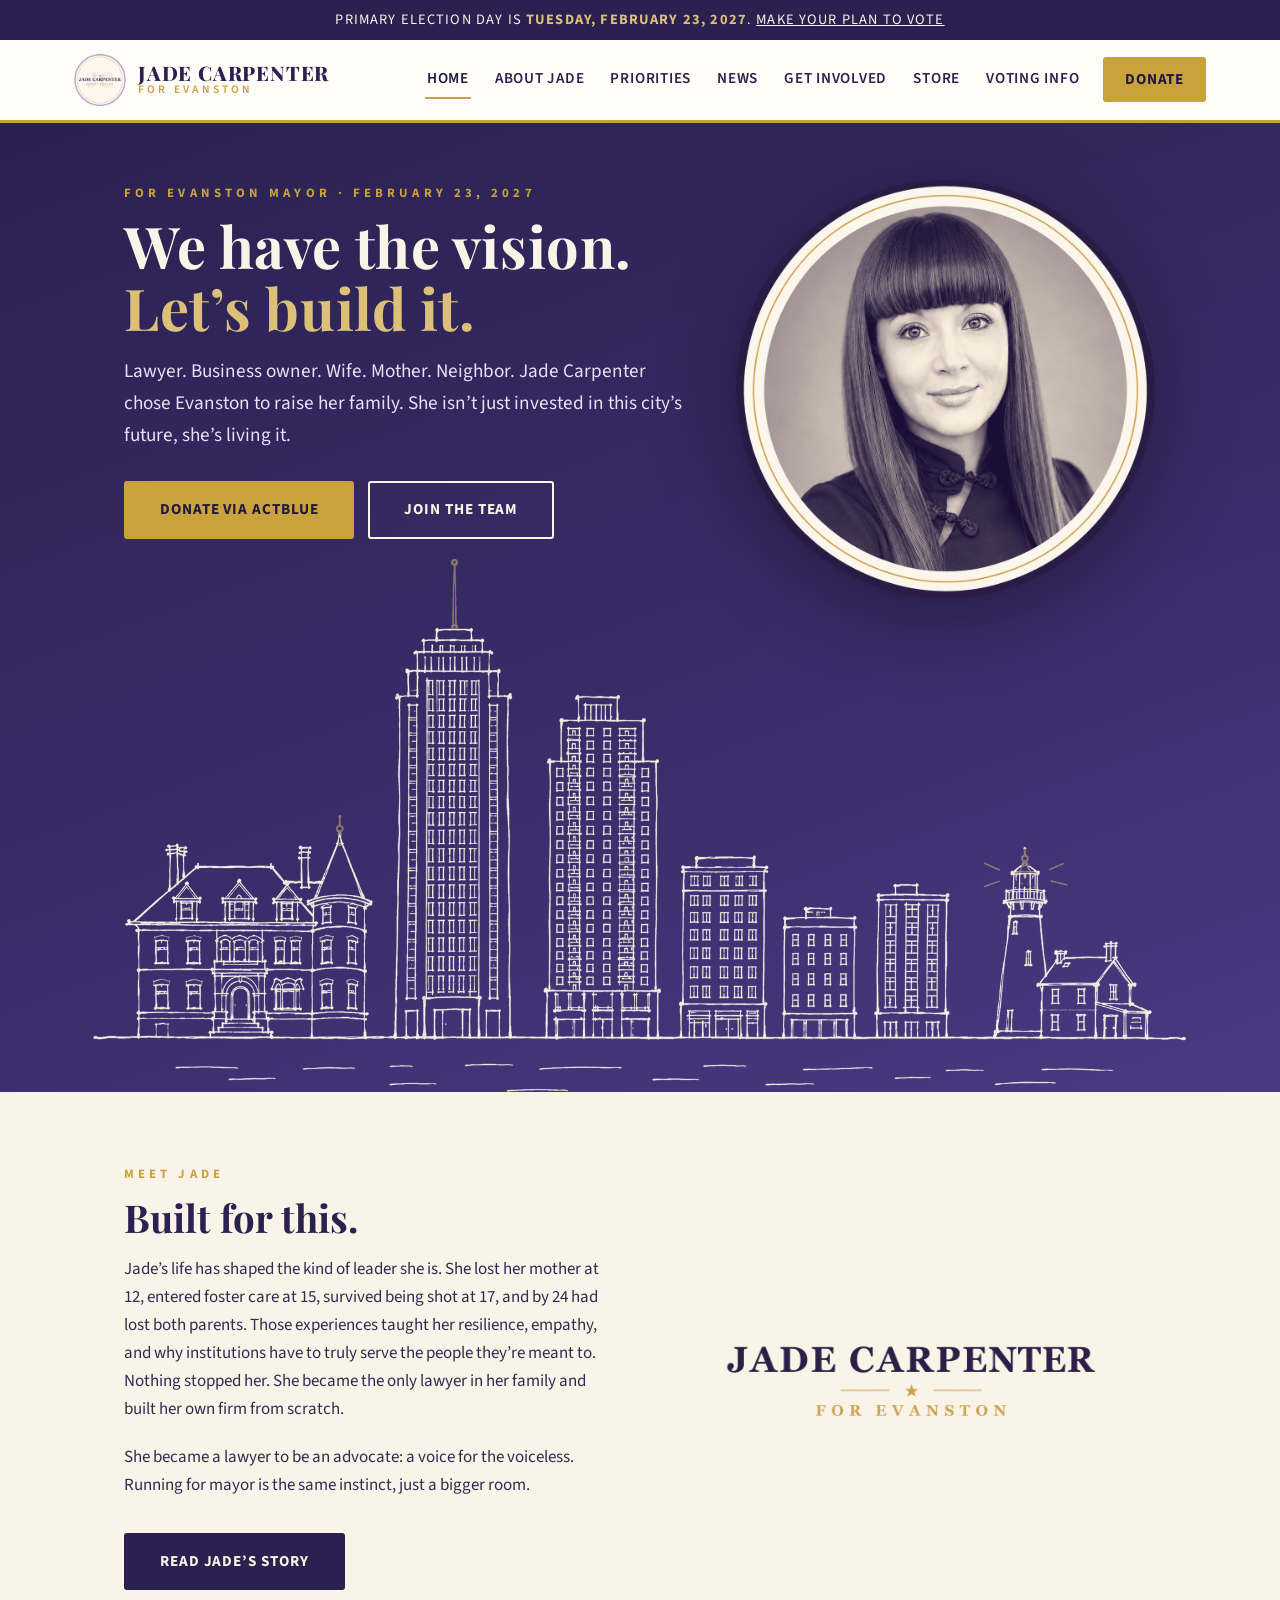
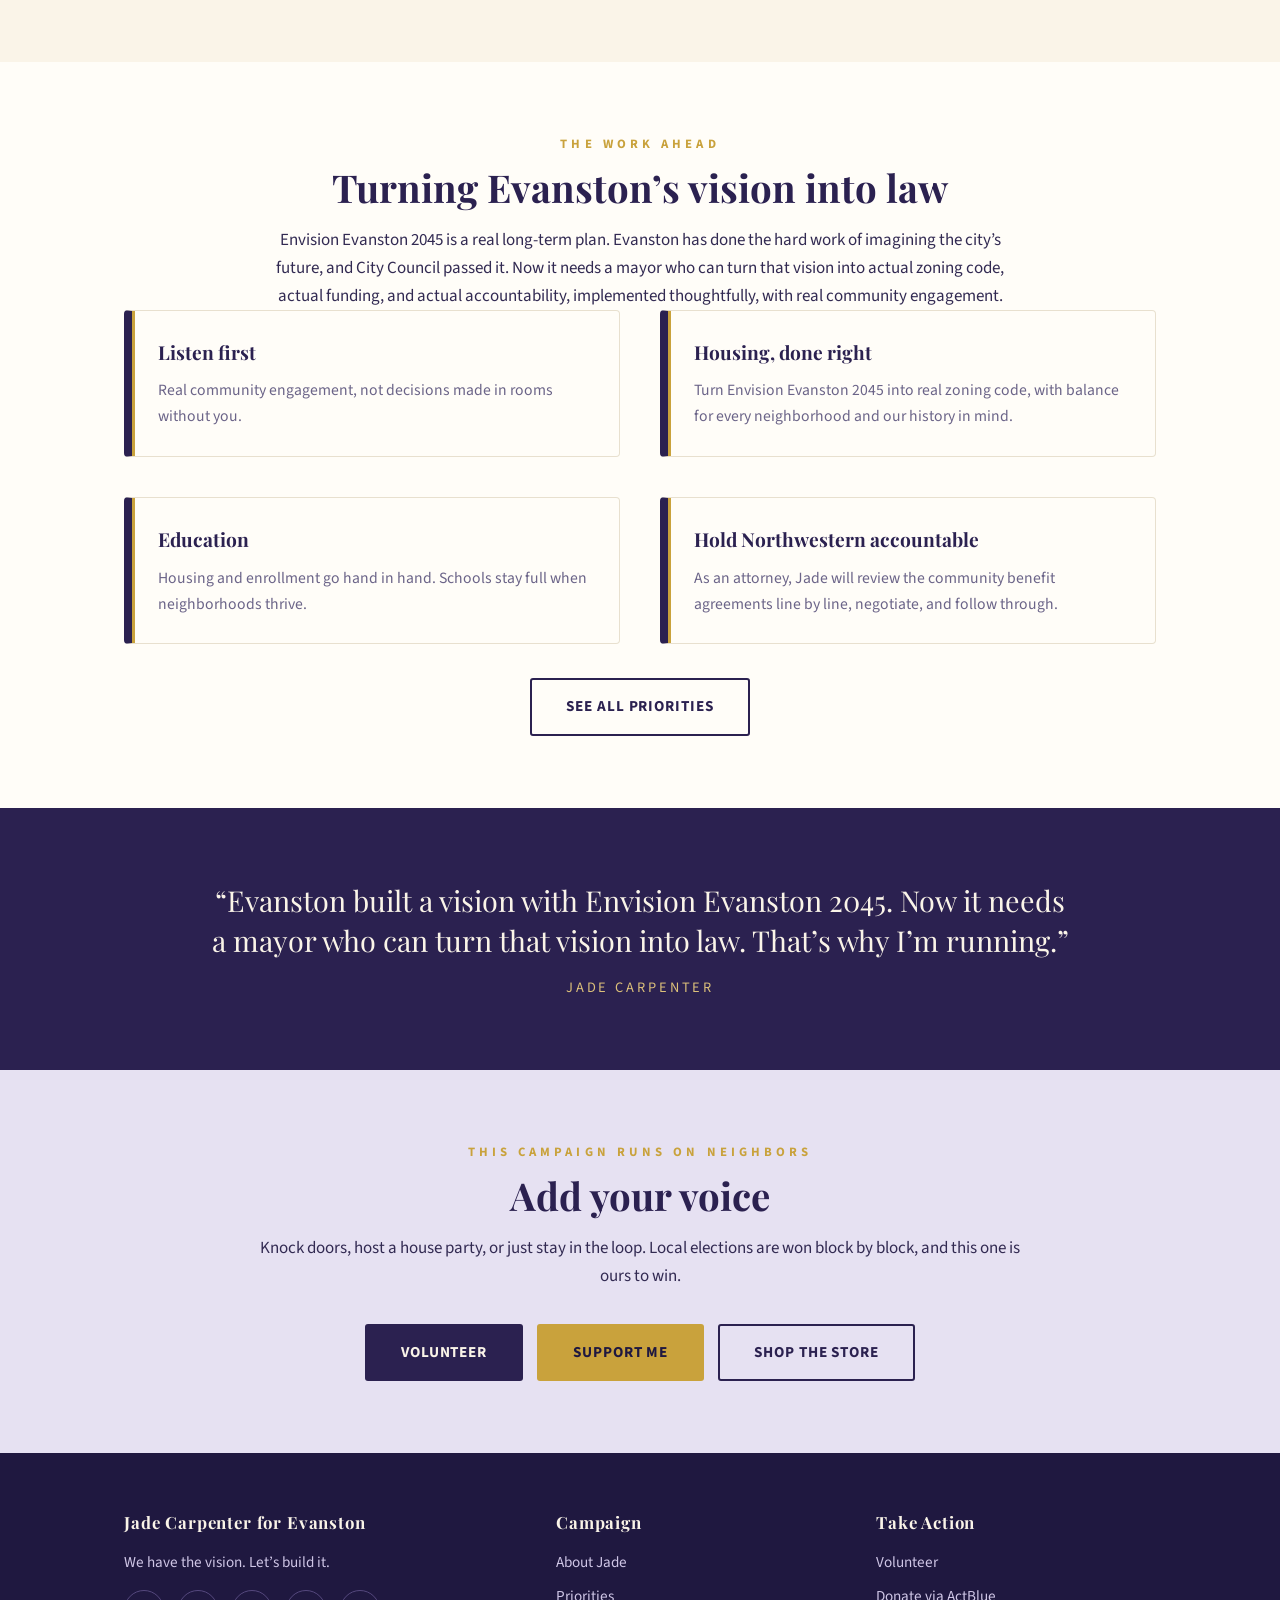
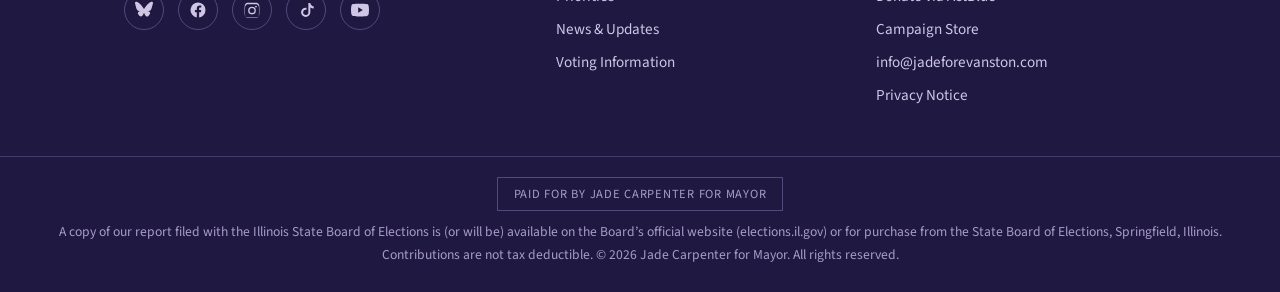
==== commit 7ecd12cc: "Grammar tweaks: split sentences on home, match About hero, restore one em dash" ====
--- a/index.html
+++ b/index.html
@@ -58,7 +58,7 @@
       <div>
         <div class="kicker">For Evanston Mayor &middot; February 23, 2027</div>
         <h1>We have the vision.<br><span class="gold">Let&rsquo;s build it.</span></h1>
-        <p class="lead">Lawyer. Business owner. Wife. Mother. Neighbor. Jade Carpenter chose Evanston to raise her family; she isn&rsquo;t just invested in this city&rsquo;s future, she&rsquo;s living it.</p>
+        <p class="lead">Lawyer. Business owner. Wife. Mother. Neighbor. Jade Carpenter chose Evanston to raise her family. She isn&rsquo;t just invested in this city&rsquo;s future, she&rsquo;s living it.</p>
         <div class="cta-row">
           <a class="btn btn-gold" href="https://secure.actblue.com/donate/jade-carpenter-1" target="_blank" rel="noopener">Donate via ActBlue</a>
           <a class="btn btn-outline" href="volunteer.html">Join the Team</a>
@@ -78,7 +78,7 @@
       <div>
         <div class="kicker">Meet Jade</div>
         <h2 class="section-title">Built for this.</h2>
-        <p>Jade&rsquo;s life has shaped the kind of leader she is. She lost her mother at 12, entered foster care at 15, survived being shot at 17, and by 24 had lost both parents. Those experiences taught her resilience, empathy, and why institutions have to truly serve the people they&rsquo;re meant to. Nothing stopped her; she became the only lawyer in her family and built her own firm from scratch.</p>
+        <p>Jade&rsquo;s life has shaped the kind of leader she is. She lost her mother at 12, entered foster care at 15, survived being shot at 17, and by 24 had lost both parents. Those experiences taught her resilience, empathy, and why institutions have to truly serve the people they&rsquo;re meant to. Nothing stopped her. She became the only lawyer in her family and built her own firm from scratch.</p>
         <p class="mt-2">She became a lawyer to be an advocate: a voice for the voiceless. Running for mayor is the same instinct, just a bigger room.</p>
         <a class="btn btn-ink mt-3" href="about.html">Read Jade&rsquo;s Story</a>
       </div>
--- a/css/style.css
+++ b/css/style.css
@@ -1,5 +1,5 @@
 /* ============================================================
-   Jade Carpenter for Evanston — Campaign Site Stylesheet
+   Jade Carpenter for Evanston: Campaign Site Stylesheet
    Palette drawn from campaign brand assets:
    plum/navy ink, antique gold, warm cream, soft lavender
    ============================================================ */
@@ -235,7 +235,7 @@
    ink #2b2150 outermost, gold #c9a23c inside it. The card is 26+10px
    at 300 DPI (2.6:1); scaled to 8px ink + 3px gold on screen.
    The gold band is an inset shadow because a border can only be one
-   color — it paints from the inner border edge, i.e. x=8..11.
+   color; it paints from the inner border edge, i.e. x=8..11.
    Do not raise --edge-gold past --edge-ink; the ink must stay outermost. */
 :root {
   --edge-ink: 8px;
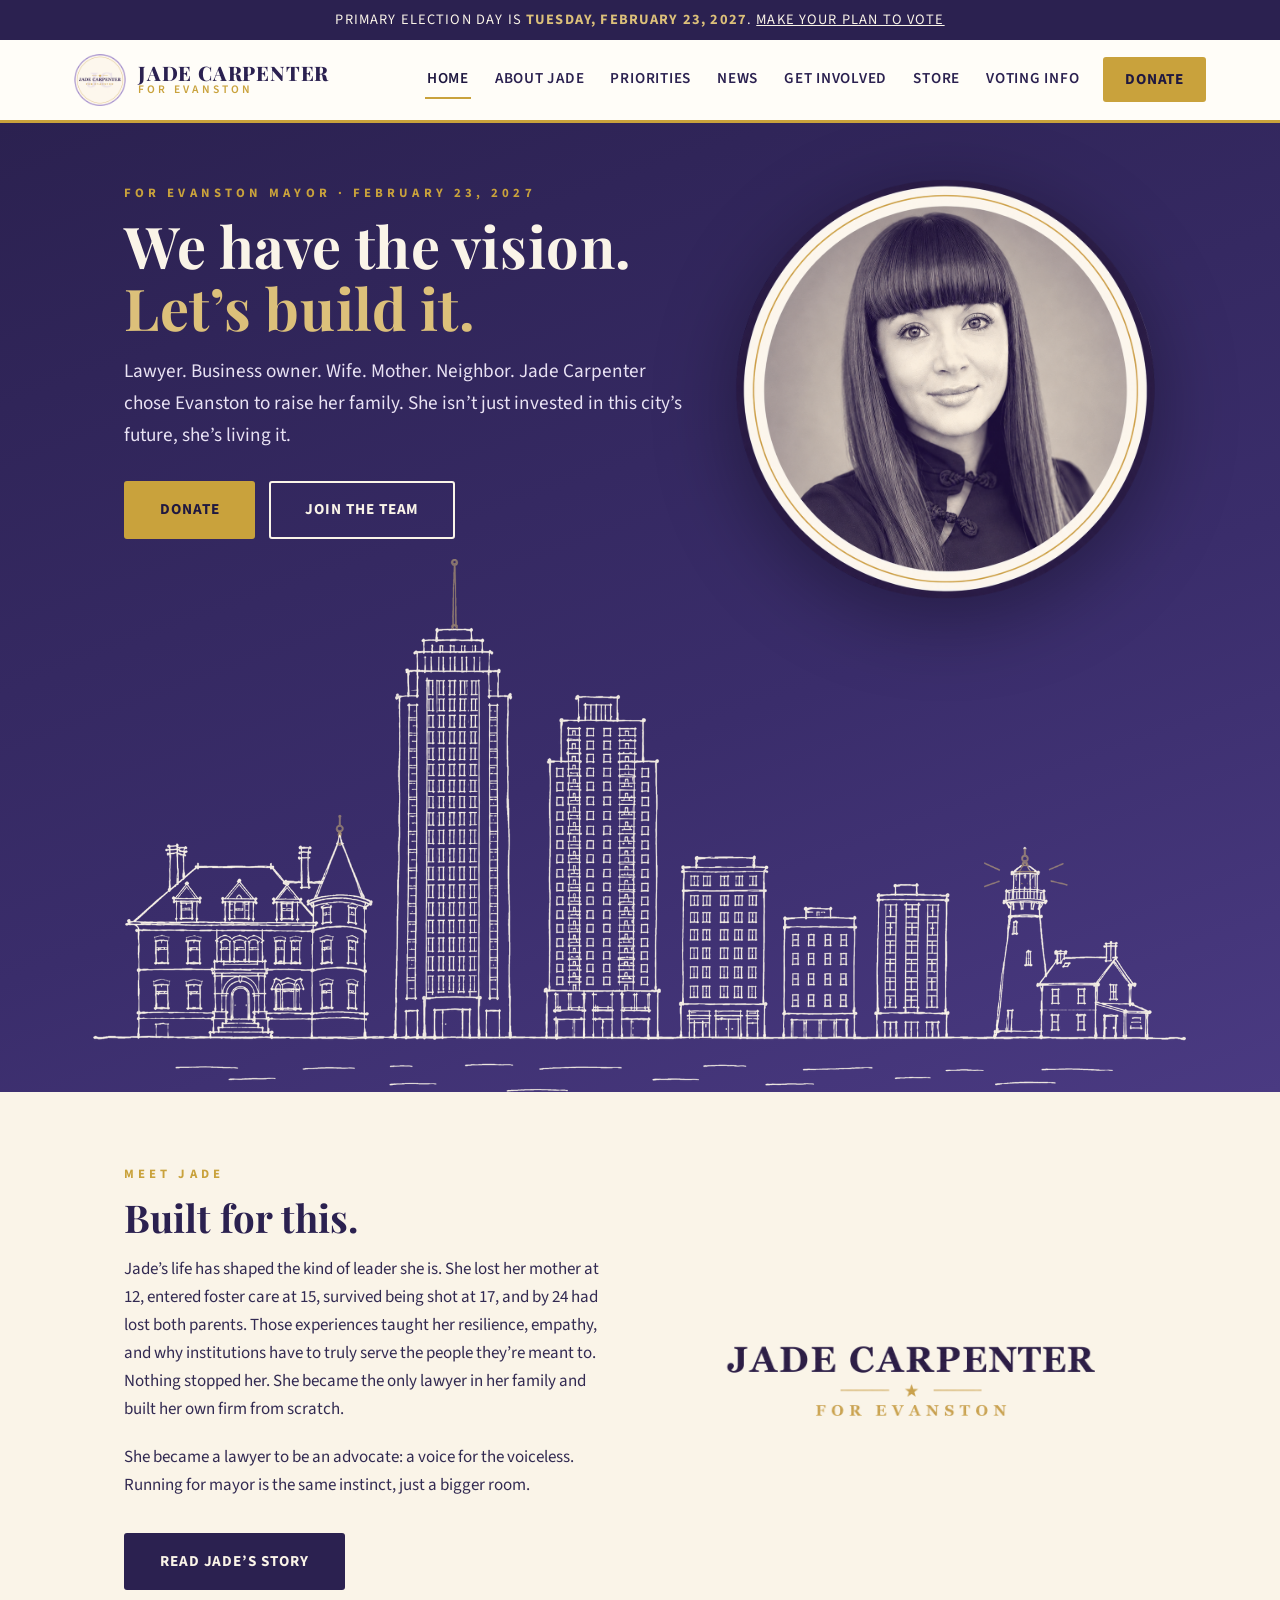
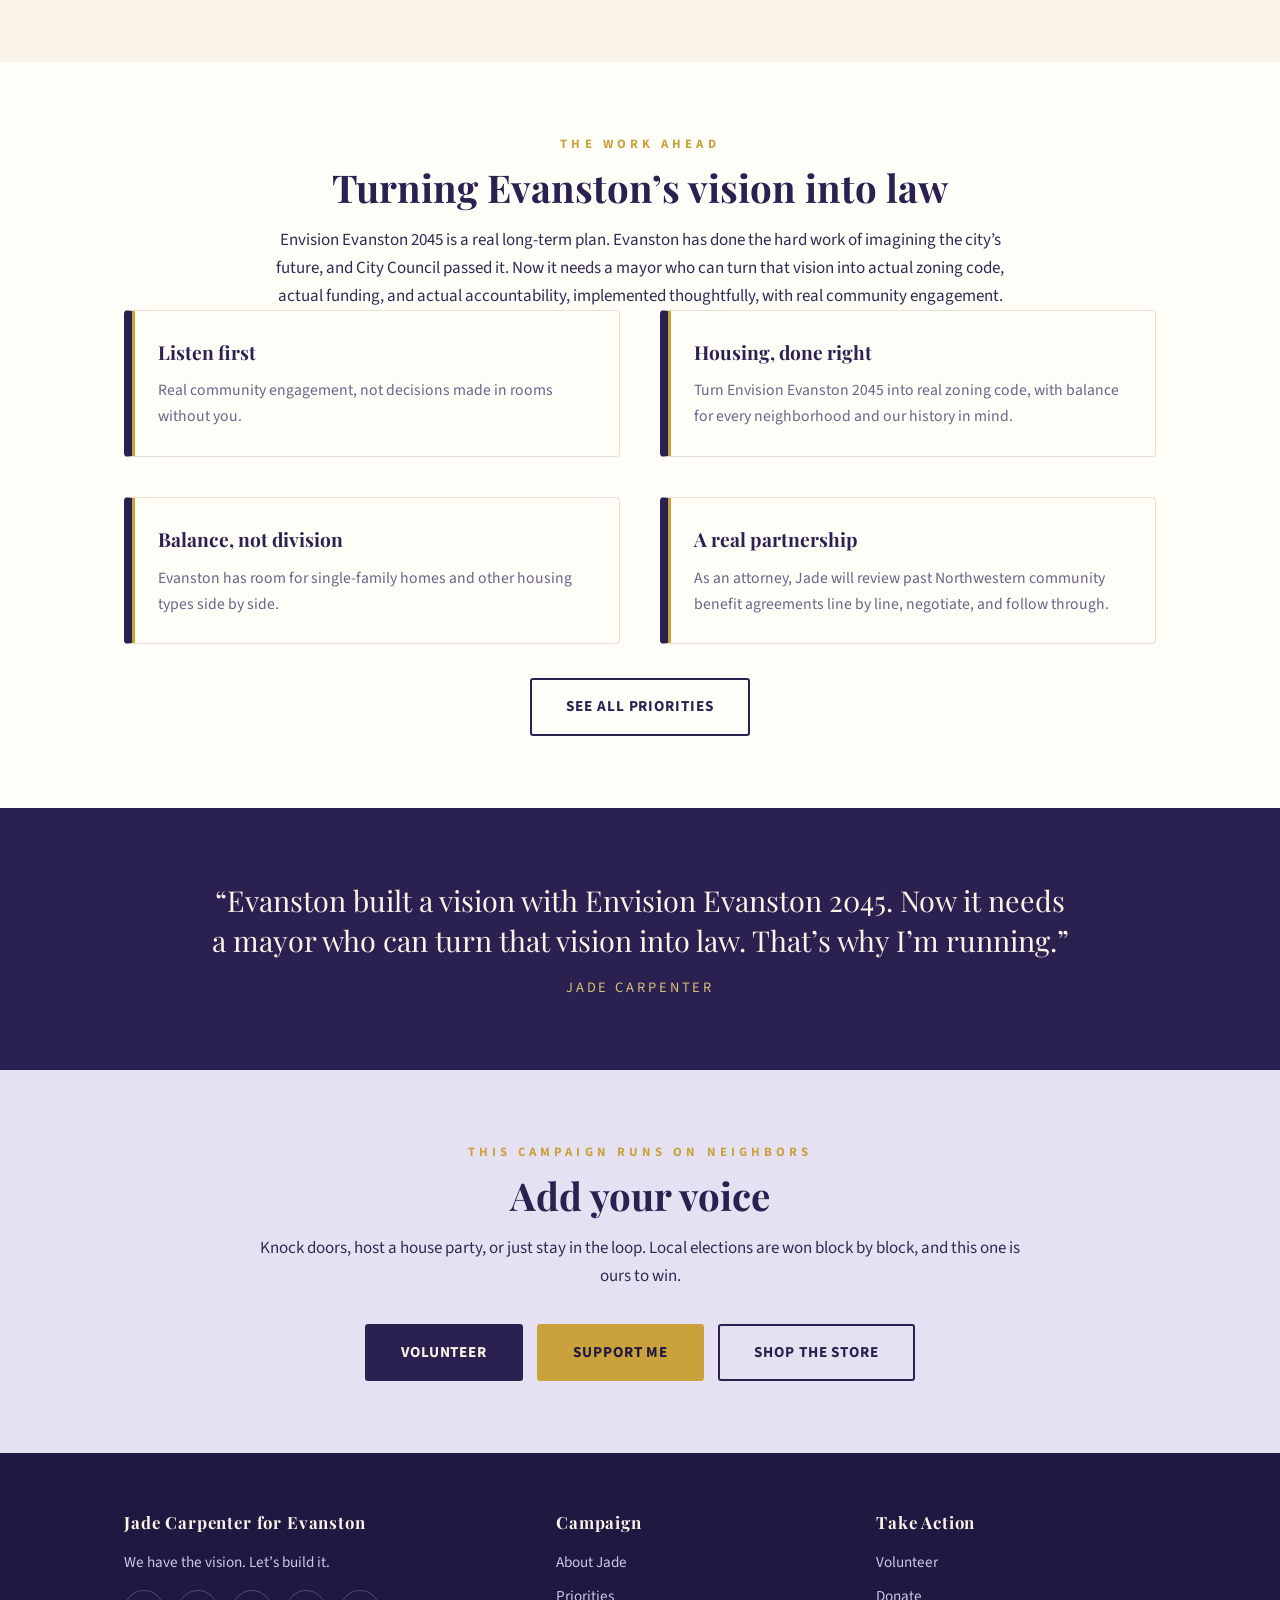
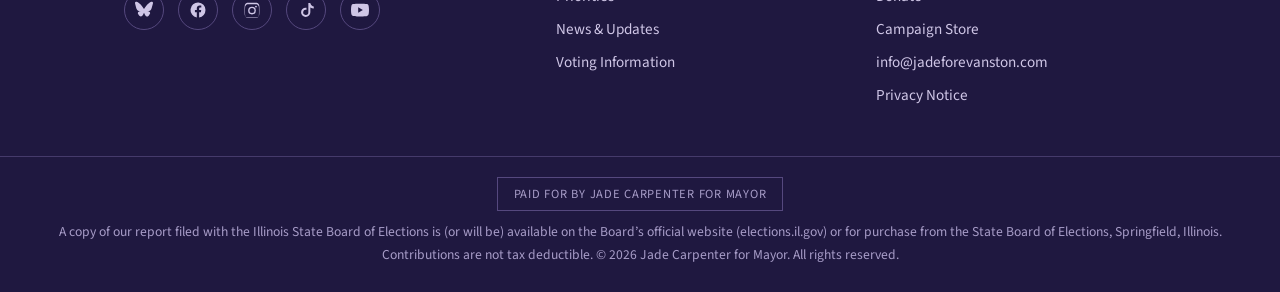
==== commit 837c0b95: "Candidate edits: donate label, Northwestern framing, education removed Requested by the candidate (2" ====
--- a/index.html
+++ b/index.html
@@ -7,7 +7,7 @@
 <meta name="description" content="Jade Carpenter is running for Mayor of Evanston. Lawyer, mother, neighbor. We have the vision. Let's build it. Election Day: February 23, 2027.">
 <link rel="preconnect" href="https://fonts.googleapis.com">
 <link href="https://fonts.googleapis.com/css2?family=Playfair+Display:wght@600;700;800&family=Source+Sans+3:wght@400;600;700&display=swap" rel="stylesheet">
-<link rel="stylesheet" href="css/style.css">
+<link rel="stylesheet" href="css/style.css?v=4">
 <link rel="icon" type="image/png" href="assets/emblem-circle-v1.png">
   <link rel="canonical" href="https://jadeforevanston.com/">
   <link rel="icon" href="favicon.ico" sizes="any">
@@ -24,6 +24,13 @@
   <meta name="twitter:title" content="Jade Carpenter for Mayor of Evanston | Jade Carpenter for Evanston">
   <meta name="twitter:description" content="We have the vision. Let’s build it. Jade Carpenter is running for Mayor of Evanston.">
   <meta name="twitter:image" content="https://jadeforevanston.com/assets/og-card-v3.png">
+<noscript><style>
+  /* JS off: no way to open the menu, so show the plain nav and hide the button. */
+  @media (max-width: 860px) {
+    nav.main { max-height: none; opacity: 1; visibility: visible; overflow: visible; }
+    .navtoggle { display: none; }
+  }
+</style></noscript>
 </head>
 <body>
 
@@ -38,7 +45,8 @@
         <span class="brand-sub">For Evanston</span>
       </span>
     </a>
-    <nav class="main" aria-label="Main navigation">
+    <button class="navtoggle" id="navtoggle" type="button" aria-label="Open menu" aria-expanded="false" aria-controls="mainnav"><span></span><span></span><span></span></button>
+    <nav class="main" id="mainnav" aria-label="Main navigation">
       <a href="index.html" class="active">Home</a>
       <a href="about.html">About Jade</a>
       <a href="issues.html">Priorities</a>
@@ -55,12 +63,12 @@
   <!-- HERO -->
   <section class="hero">
     <div class="hero-inner">
-      <div>
+      <div class="hero-copy">
         <div class="kicker">For Evanston Mayor &middot; February 23, 2027</div>
         <h1>We have the vision.<br><span class="gold">Let&rsquo;s build it.</span></h1>
         <p class="lead">Lawyer. Business owner. Wife. Mother. Neighbor. Jade Carpenter chose Evanston to raise her family. She isn&rsquo;t just invested in this city&rsquo;s future, she&rsquo;s living it.</p>
         <div class="cta-row">
-          <a class="btn btn-gold" href="https://secure.actblue.com/donate/jade-carpenter-1" target="_blank" rel="noopener">Donate via ActBlue</a>
+          <a class="btn btn-gold" href="https://secure.actblue.com/donate/jade-carpenter-1" target="_blank" rel="noopener">Donate</a>
           <a class="btn btn-outline" href="volunteer.html">Join the Team</a>
         </div>
       </div>
@@ -106,12 +114,12 @@
           <p>Turn Envision Evanston 2045 into real zoning code, with balance for every neighborhood and our history in mind.</p>
         </div>
         <div class="card">
-          <h3>Education</h3>
-          <p>Housing and enrollment go hand in hand. Schools stay full when neighborhoods thrive.</p>
+          <h3>Balance, not division</h3>
+          <p>Evanston has room for single-family homes and other housing types side by side.</p>
         </div>
         <div class="card">
-          <h3>Hold Northwestern accountable</h3>
-          <p>As an attorney, Jade will review the community benefit agreements line by line, negotiate, and follow through.</p>
+          <h3>A real partnership</h3>
+          <p>As an attorney, Jade will review past Northwestern community benefit agreements line by line, negotiate, and follow through.</p>
         </div>
       </div>
       <div class="center mt-3"><a class="btn btn-outline-ink" href="issues.html">See All Priorities</a></div>
@@ -169,7 +177,7 @@
       <h4>Take Action</h4>
       <ul>
         <li><a href="volunteer.html">Volunteer</a></li>
-        <li><a href="https://secure.actblue.com/donate/jade-carpenter-1" target="_blank" rel="noopener">Donate via ActBlue</a></li>
+        <li><a href="https://secure.actblue.com/donate/jade-carpenter-1" target="_blank" rel="noopener">Donate</a></li>
         <li><a href="store.html">Campaign Store</a></li>
         <li><a href="mailto:info@jadeforevanston.com">info@jadeforevanston.com</a></li>
         <li><a href="privacy.html">Privacy Notice</a></li>
@@ -183,5 +191,7 @@
   </div>
 </footer>
 
+<script src="assets/attrib.js?v=4" defer></script>
+<script src="assets/nav.js?v=4" defer></script>
 </body>
 </html>
--- a/css/style.css
+++ b/css/style.css
@@ -107,6 +107,37 @@
   font-weight: 700;
 }
 nav.main a.donate:hover { background: var(--gold-soft); }
+
+/* ---------- Mobile nav toggle ----------
+   Hidden entirely on desktop; revealed below 860px. The menu collapses in CSS
+   (not via JS) so there is no flash of an open nav on load. Visitors with JS
+   disabled get the plain expanded nav via the <noscript> block in each page. */
+.navtoggle {
+  display: none;
+  flex-direction: column;
+  justify-content: center;
+  gap: 5px;
+  width: 44px;            /* 44px = comfortable tap target */
+  height: 44px;
+  padding: 10px;
+  background: none;
+  border: 0;
+  border-radius: 3px;
+  cursor: pointer;
+}
+.navtoggle span {
+  display: block;
+  width: 24px;
+  height: 2px;
+  background: var(--ink);
+  border-radius: 2px;
+  transition: transform .28s ease, opacity .2s ease;
+}
+.navtoggle:focus-visible { outline: 2px solid var(--ink); outline-offset: 2px; }
+/* bars fold into an X when open (gap 5 + height 2 => 7px centre-to-centre) */
+.navtoggle[aria-expanded="true"] span:nth-child(1) { transform: translateY(7px) rotate(45deg); }
+.navtoggle[aria-expanded="true"] span:nth-child(2) { opacity: 0; }
+.navtoggle[aria-expanded="true"] span:nth-child(3) { transform: translateY(-7px) rotate(-45deg); }
 
 /* ---------- Buttons ---------- */
 .btn {
@@ -230,6 +261,26 @@
 .grid-3 { display: grid; grid-template-columns: repeat(3, 1fr); gap: 26px; margin-top: 36px; }
 .grid-2 { display: grid; grid-template-columns: 1fr 1fr; gap: 40px; align-items: center; }
 
+/* Odd card count: centre the last card instead of leaving a hole in the right column.
+   Width matches a normal column: columns are (100% - 40px gap) / 2 = 50% - 20px.
+
+   ⚠️ DORMANT AS OF 2026-07-16 — The Work Ahead grid currently holds FOUR planks
+   (Listen first / Housing, done right / Balance, not division / A real partnership), so
+   this rule does not fire. It is kept deliberately: the plank list changed twice in one
+   day (Education was cut, Balance added back), and the next time it lands on an odd
+   number the grid should degrade gracefully instead of showing a lopsided hole.
+   The four planks deliberately match the door card and door hanger exactly, so a voter
+   who takes a card at the door sees the same four things here. If you change the planks,
+   change lit/door-card-6x8-*.svg and lit/door-hanger-4.25x11-*.svg in the same commit.
+
+   ⚠️ Reset in the ≤860px block — there the grid is a single column and a half-width
+   card would look broken. (Verified by forcing the breakpoint on: full-width, x-aligned.) */
+.grid-2 > :last-child:nth-child(odd) {
+  grid-column: 1 / -1;
+  width: calc(50% - 20px);
+  margin-inline: auto;
+}
+
 /* ---------- Brand edge ----------
    Mirrors the door card's left brand bar (lit/door-card-6x8-*.svg):
    ink #2b2150 outermost, gold #c9a23c inside it. The card is 26+10px
@@ -432,17 +483,78 @@
 
 /* ---------- Responsive ---------- */
 @media (max-width: 860px) {
-  .hero-inner { grid-template-columns: 1fr; padding-top: 48px; }
+  /* ---- hero (mobile): portrait sits under the headline, not under the CTAs ----
+     `order` only reorders siblings, and the h1 lives inside .hero-copy while the
+     portrait is its sibling. display:contents dissolves the wrapper so all five
+     pieces become grid items that can be ordered independently. The wrapper is a
+     plain div with no styles or semantics, so dissolving it costs nothing.
+     gap must go to 0 here: the 40px grid gap would otherwise blow the headline,
+     lead and buttons apart now that they're grid items rather than a text block. */
+  .hero-inner { grid-template-columns: 1fr; padding-top: 48px; gap: 0; }
+  .hero-copy { display: contents; }
+  .hero-inner .kicker        { order: 1; }
+  .hero-inner h1             { order: 2; }
+  .hero-inner .hero-portrait { order: 3; padding-top: 0; margin: 6px auto 24px; }
+  .hero-inner p.lead         { order: 4; }
+  .hero-inner .cta-row       { order: 5; }
+
   .hero-portrait { max-width: 340px; margin: 0 auto; }
   .hero .hero-skyline { max-width: 100%; margin-top: -16px; }
   .hero-portrait img { max-width: 300px; }
 
   .grid-3 { grid-template-columns: 1fr; }
   .grid-2 { grid-template-columns: 1fr; }
+  /* Single column here — undo the centred-orphan width or the last card renders
+     at half width on phones. */
+  .grid-2 > :last-child:nth-child(odd) { width: auto; margin-inline: 0; }
   footer.site .cols { grid-template-columns: 1fr; }
   form.campaign .row { grid-template-columns: 1fr; }
   .checks { grid-template-columns: 1fr; }
-  .navwrap { flex-direction: column; }
+
+  /* ---- header: brand + hamburger share one row; nav drops beneath ---- */
+  .navwrap { flex-wrap: wrap; padding: 10px 18px; }
+.navtoggle { display: flex; }
+
+nav.main {
+    order: 3;
+    flex-basis: 100%;
+    width: 100%;
+    flex-direction: column;
+    align-items: stretch;
+    gap: 0;
+    max-height: 0;
+    opacity: 0;
+    visibility: hidden;          /* keeps closed links out of the tab order */
+    overflow: hidden;
+    transition: max-height .32s ease, opacity .24s ease, visibility 0s linear .32s;
+  }
+nav.main.open {
+    max-height: 620px;
+    opacity: 1;
+    visibility: visible;
+    transition: max-height .32s ease, opacity .24s ease, visibility 0s;
+  }
+nav.main a {
+    font-size: 1rem;
+    padding: 14px 4px;
+    border-bottom: 1px solid rgba(43, 33, 80, .10);   /* hairline divider */
+  }
+nav.main a:hover { border-bottom-color: rgba(43, 33, 80, .10); }
+  /* current page carries the campaign's gold edge, echoing the card treatment */
+nav.main a.active {
+    border-bottom-color: rgba(43, 33, 80, .10);
+    border-left: 3px solid var(--gold);
+    padding-left: 12px;
+  }
+nav.main a.donate {
+    margin: 14px 0 6px;
+    padding: 14px;
+    text-align: center;
+    border-bottom: none;
+  }
+
+  /* Candidate request (mobile only): volunteer form sits above sign-up. */
+  .col-volunteer { order: -1; }
 }
 
 
